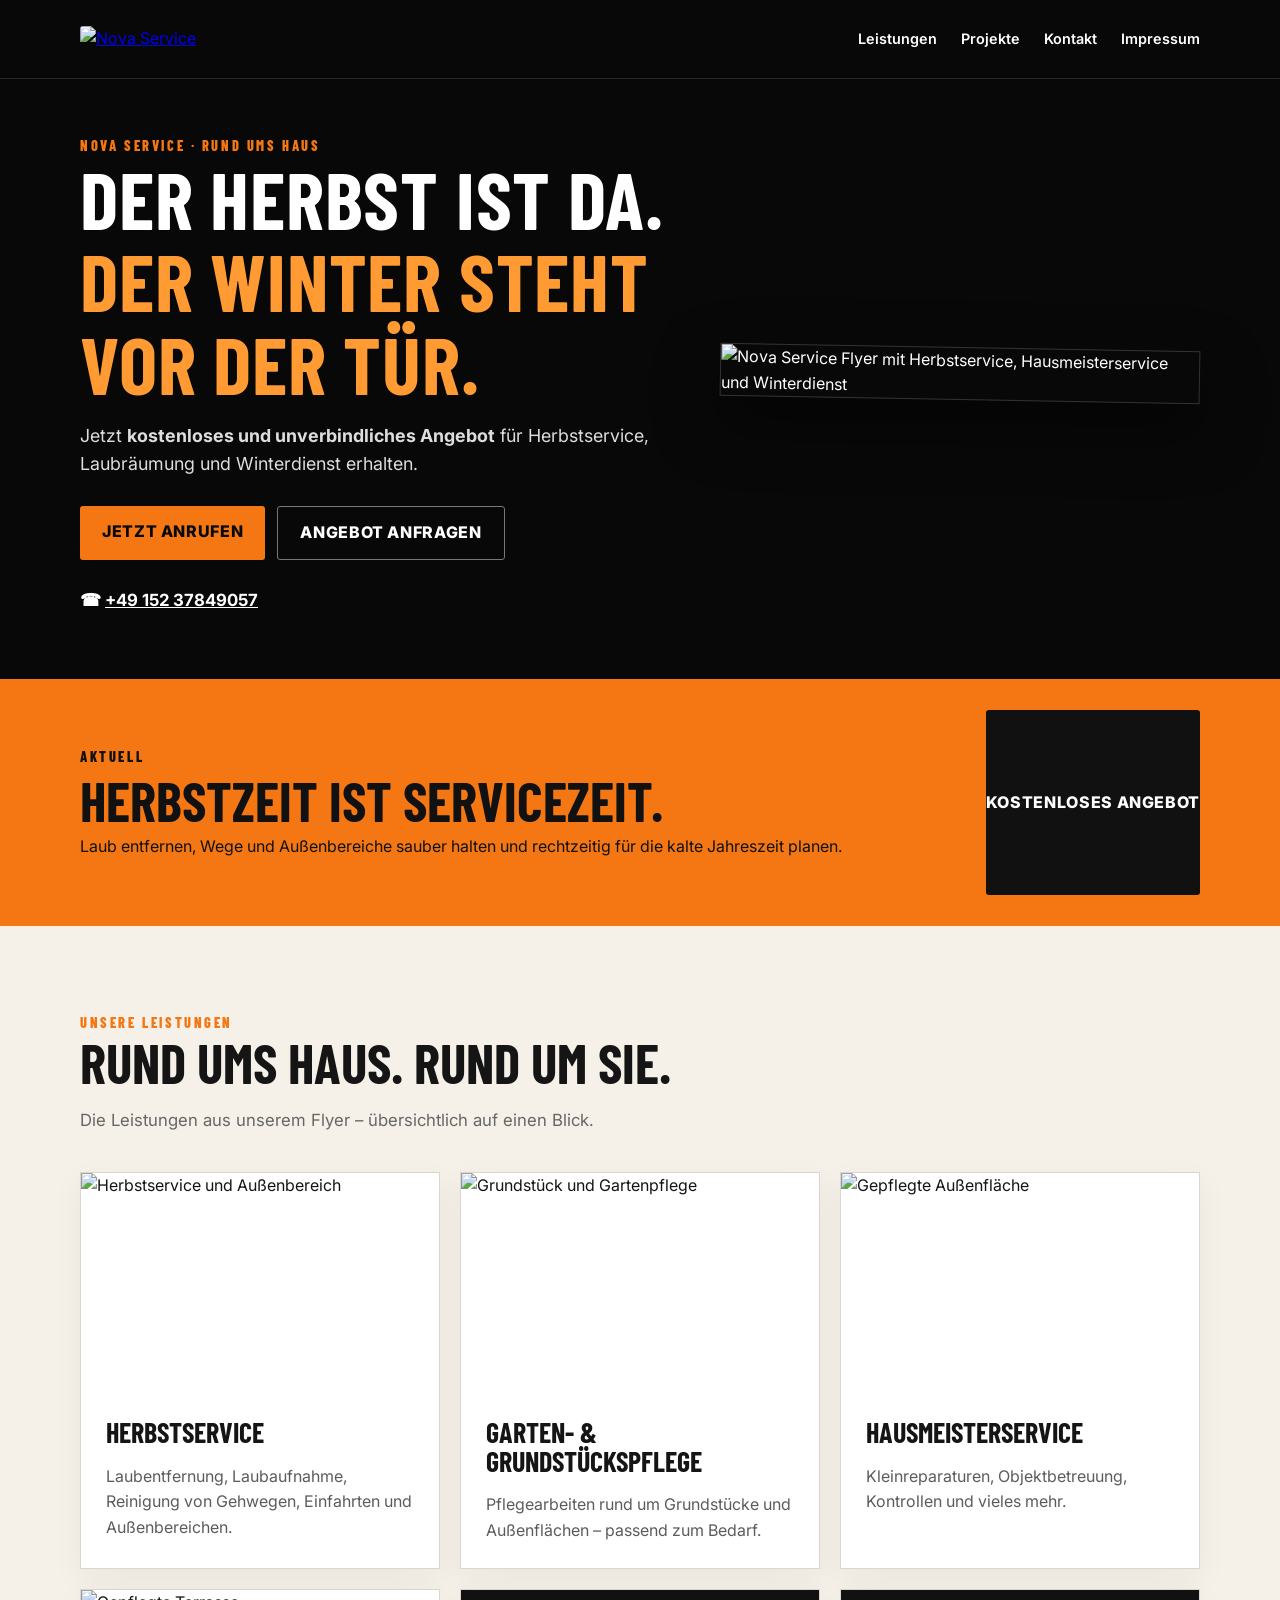
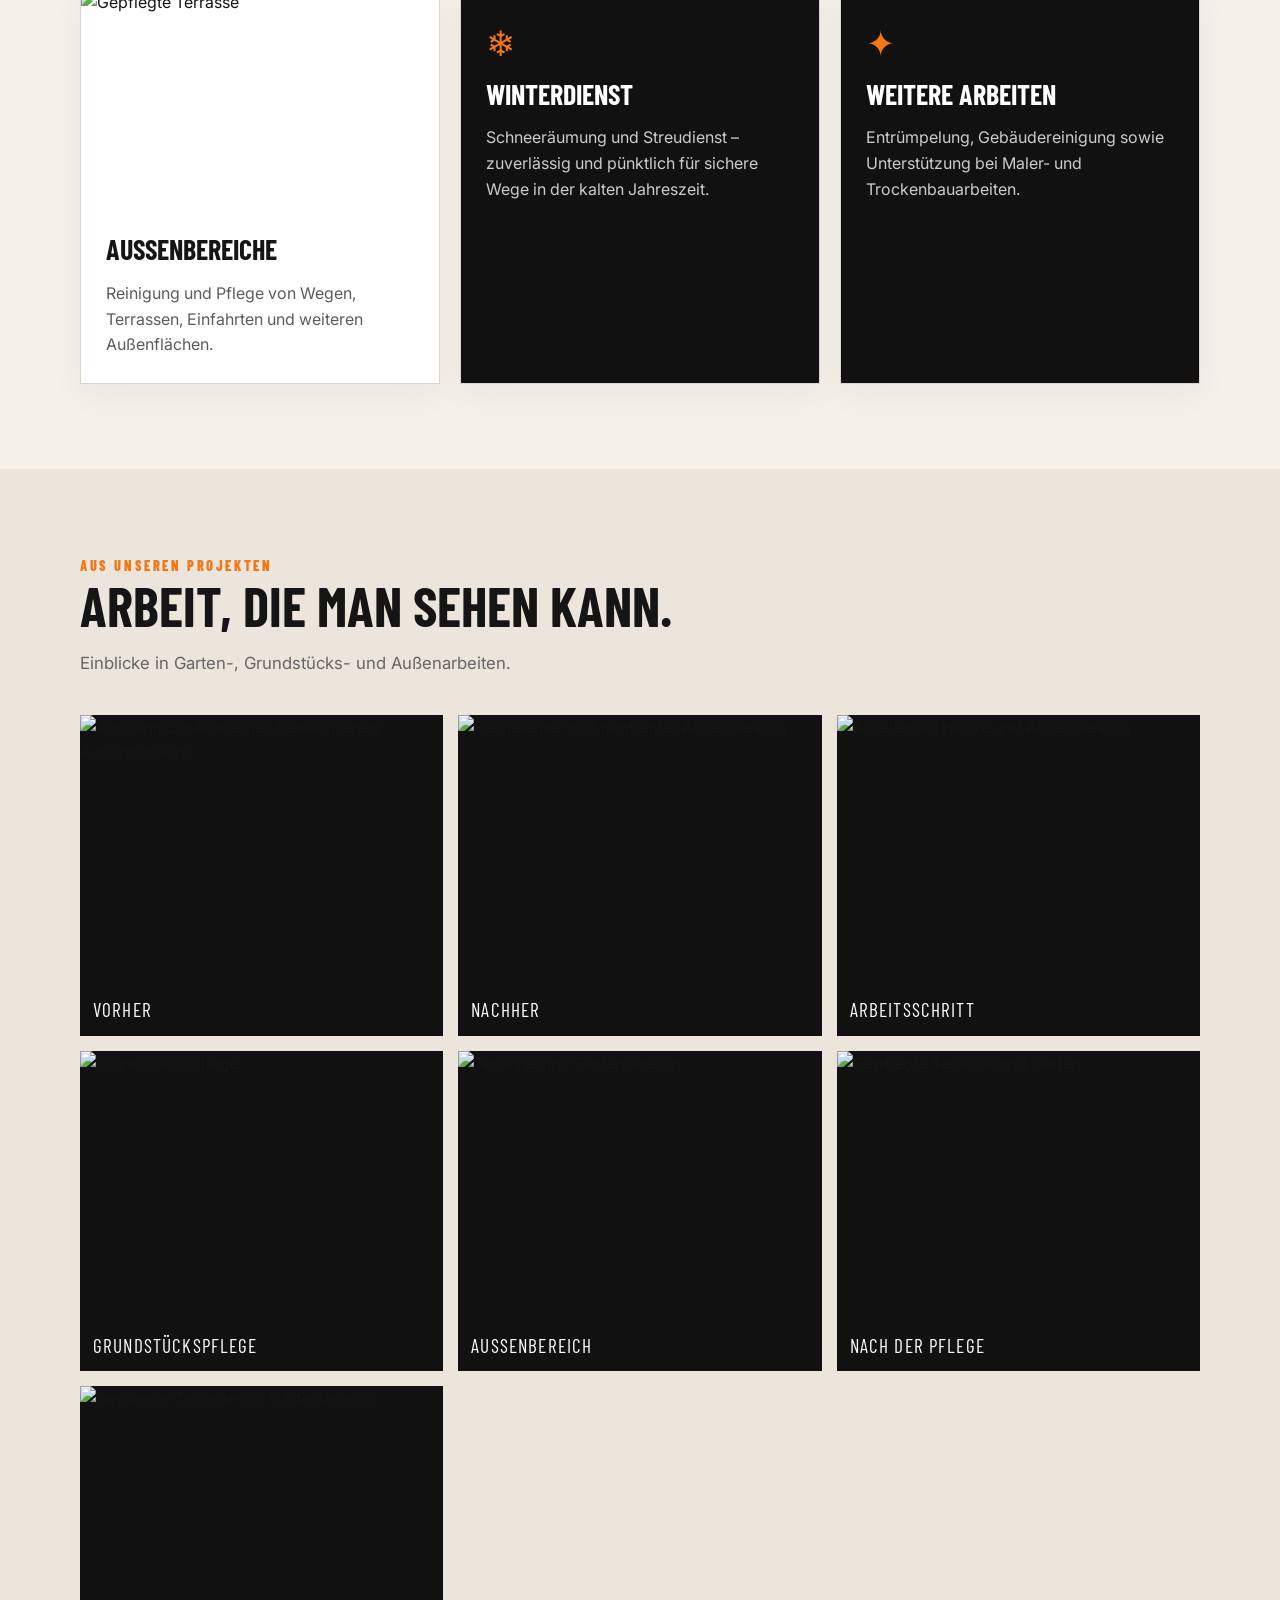
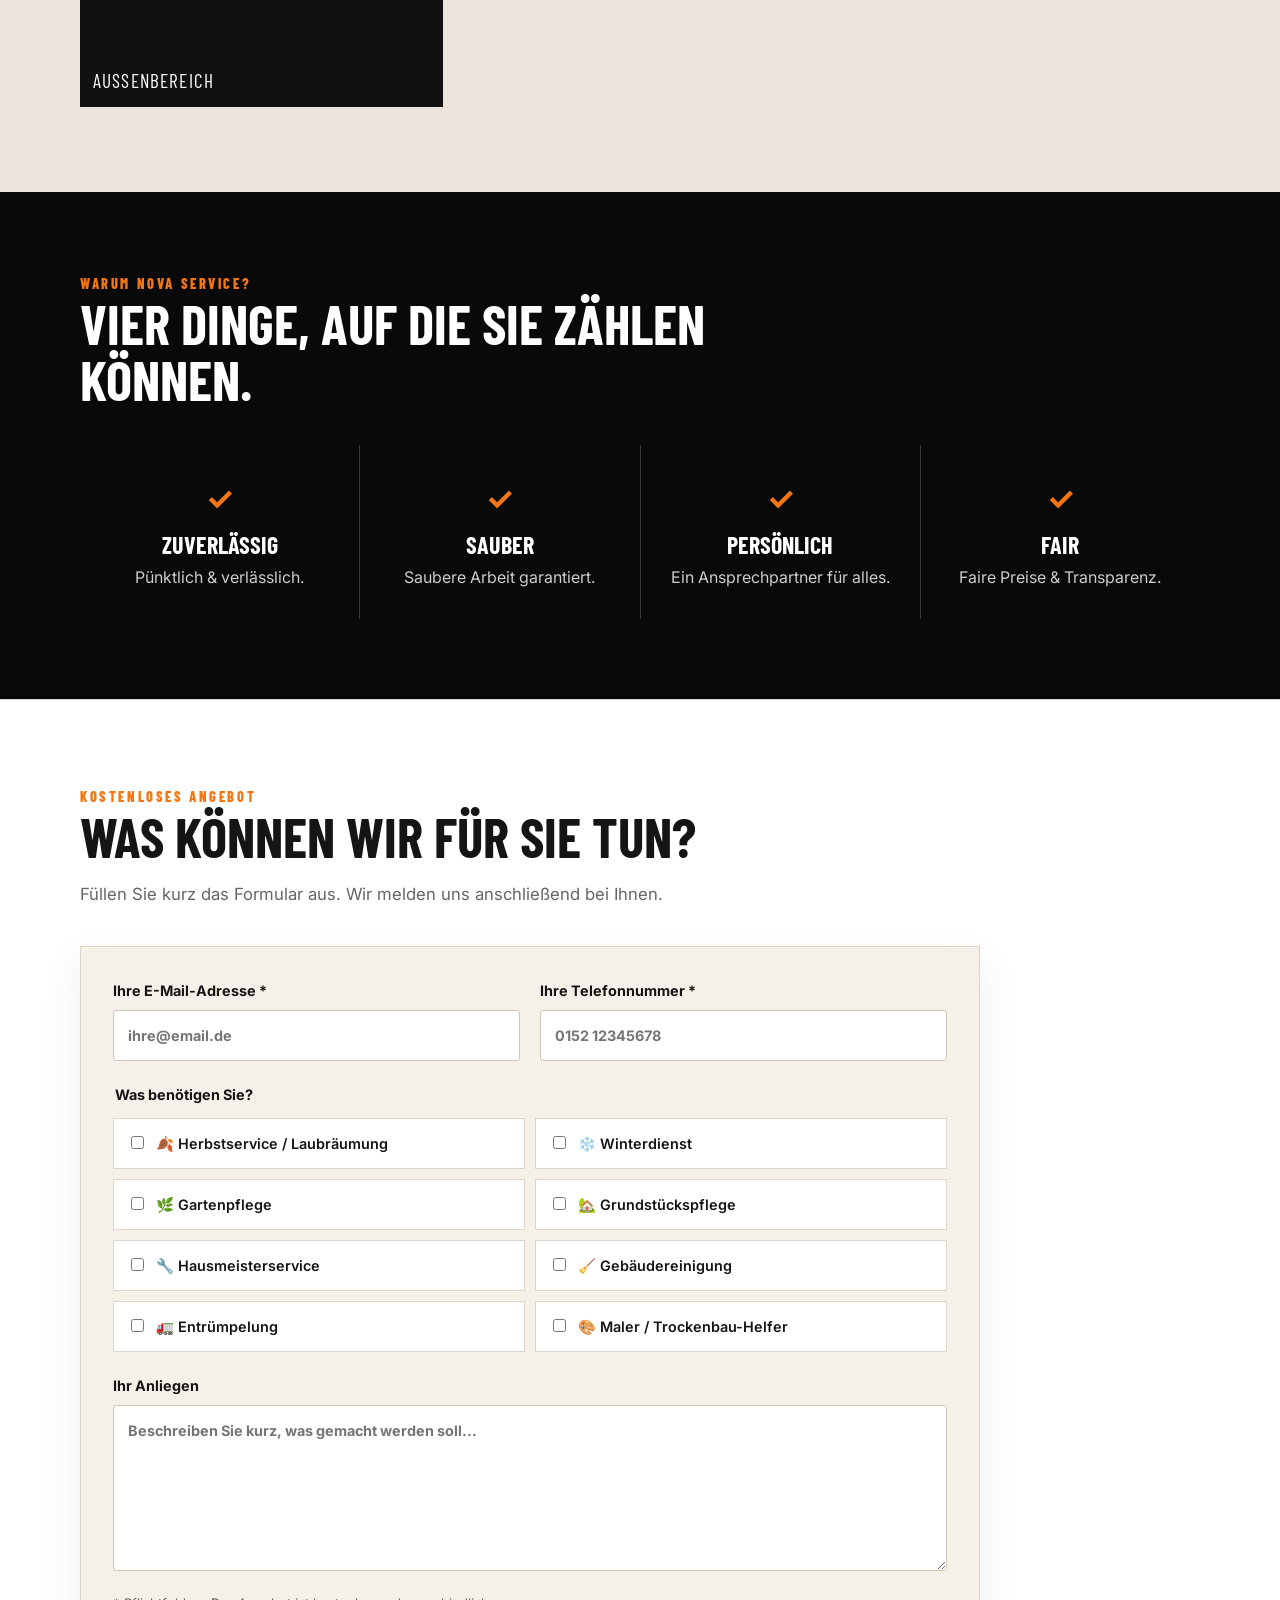
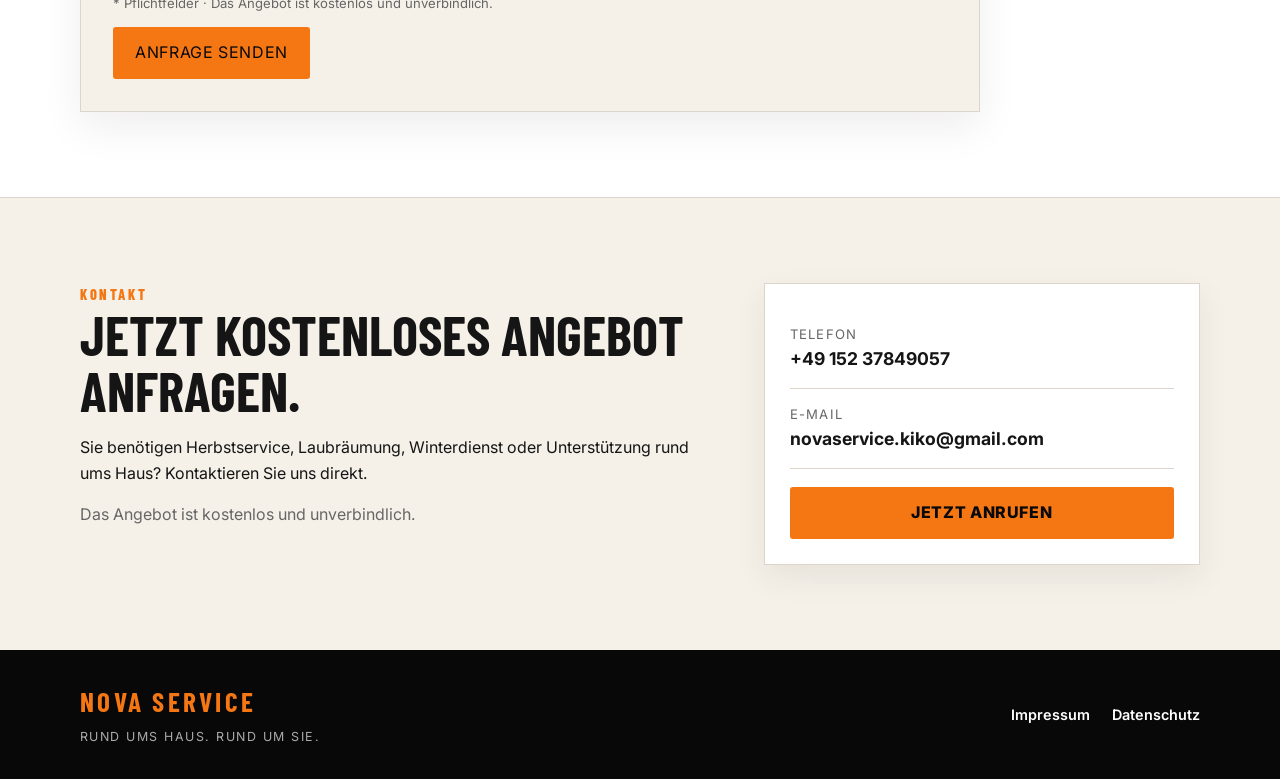
==== index.html @ 003381a2 "Add files via upload" ====
<!doctype html>
<html lang="de">
<head>
<meta charset="utf-8">
<meta name="viewport" content="width=device-width, initial-scale=1">
<meta name="description" content="Nova Service – Rund ums Haus. Herbstservice, Laubräumung, Gartenpflege, Hausmeisterservice und Winterdienst.">
<title>Nova Service | Rund ums Haus</title>
<link rel="stylesheet" href="style.css">
</head>
<body>
<header class="header">
  <div class="wrap nav">
    <a href="#start" class="logo"><img src="assets/nova-logo.png" alt="Nova Service"></a>
    <nav>
      <a href="#leistungen">Leistungen</a>
      <a href="#projekte">Projekte</a>
      <a href="#kontakt">Kontakt</a>
      <a href="impressum.html">Impressum</a>
    </nav>
  </div>
</header>

<main id="start">
<section class="hero">
  <div class="wrap hero-grid">
    <div>
      <div class="kicker">NOVA SERVICE · RUND UMS HAUS</div>
      <h1>Der Herbst ist da.<br><em>Der Winter steht vor der Tür.</em></h1>
      <p class="hero-text">Jetzt <strong>kostenloses und unverbindliches Angebot</strong> für Herbstservice, Laubräumung und Winterdienst erhalten.</p>
      <div class="buttons">
        <a class="btn orange" href="tel:+4915237849057">Jetzt anrufen</a>
        <a class="btn outline" href="#angebot">Angebot anfragen</a>
      </div>
      <div class="phone">☎ <a href="tel:+4915237849057">+49 152 37849057</a></div>
    </div>
    <div class="flyer-card">
      <img src="assets/flyer.jpg" alt="Nova Service Flyer mit Herbstservice, Hausmeisterservice und Winterdienst">
    </div>
  </div>
</section>

<section class="notice">
  <div class="wrap notice-inner">
    <div>
      <div class="kicker">AKTUELL</div>
      <h2>Herbstzeit ist Servicezeit.</h2>
      <p>Laub entfernen, Wege und Außenbereiche sauber halten und rechtzeitig für die kalte Jahreszeit planen.</p>
    </div>
    <a class="btn dark" href="#angebot">Kostenloses Angebot</a>
  </div>
</section>

<section id="leistungen" class="section">
  <div class="wrap">
    <div class="heading">
      <div class="kicker">UNSERE LEISTUNGEN</div>
      <h2>Rund ums Haus. Rund um Sie.</h2>
      <p>Die Leistungen aus unserem Flyer – übersichtlich auf einen Blick.</p>
    </div>
    <div class="cards">
      <article class="card">
        <img src="assets/projekt-2.jpg" alt="Herbstservice und Außenbereich">
        <div><h3>Herbstservice</h3><p>Laubentfernung, Laubaufnahme, Reinigung von Gehwegen, Einfahrten und Außenbereichen.</p></div>
      </article>
      <article class="card">
        <img src="assets/projekt-4.jpg" alt="Grundstück und Gartenpflege">
        <div><h3>Garten- & Grundstückspflege</h3><p>Pflegearbeiten rund um Grundstücke und Außenflächen – passend zum Bedarf.</p></div>
      </article>
      <article class="card">
        <img src="assets/projekt-5.jpg" alt="Gepflegte Außenfläche">
        <div><h3>Hausmeisterservice</h3><p>Kleinreparaturen, Objektbetreuung, Kontrollen und vieles mehr.</p></div>
      </article>
      <article class="card">
        <img src="assets/projekt-6.jpg" alt="Gepflegte Terrasse">
        <div><h3>Außenbereiche</h3><p>Reinigung und Pflege von Wegen, Terrassen, Einfahrten und weiteren Außenflächen.</p></div>
      </article>
      <article class="card simple">
        <div><span class="icon">❄</span><h3>Winterdienst</h3><p>Schneeräumung und Streudienst – zuverlässig und pünktlich für sichere Wege in der kalten Jahreszeit.</p></div>
      </article>
      <article class="card simple">
        <div><span class="icon">✦</span><h3>Weitere Arbeiten</h3><p>Entrümpelung, Gebäudereinigung sowie Unterstützung bei Maler- und Trockenbauarbeiten.</p></div>
      </article>
    </div>
  </div>
</section>

<section id="projekte" class="section projects">
  <div class="wrap">
    <div class="heading">
      <div class="kicker">AUS UNSEREN PROJEKTEN</div>
      <h2>Arbeit, die man sehen kann.</h2>
      <p>Einblicke in Garten-, Grundstücks- und Außenarbeiten.</p>
    </div>
    <div class="gallery">
      <figure><img src="assets/projekt-1.jpg" alt="Ausgangszustand eines bewachsenen Außenbereichs"><figcaption>Vorher</figcaption></figure>
      <figure><img src="assets/projekt-3.jpg" alt="Freigelegter und gepflegter Außenbereich"><figcaption>Nachher</figcaption></figure>
      <figure><img src="assets/projekt-2.jpg" alt="Arbeiten an Hecke und Außenbereich"><figcaption>Arbeitsschritt</figcaption></figure>
      <figure><img src="assets/projekt-4.jpg" alt="Grundstückspflege"><figcaption>Grundstückspflege</figcaption></figure>
      <figure><img src="assets/projekt-5.jpg" alt="Terrasse und Gartenbereich"><figcaption>Außenbereich</figcaption></figure>
      <figure><img src="assets/projekt-6.jpg" alt="Gepflegte Terrasse und Garten"><figcaption>Nach der Pflege</figcaption></figure>
      <figure><img src="assets/projekt-7.jpg" alt="Gepflegte Terrasse mit Gartenbereich"><figcaption>Außenbereich</figcaption></figure>
    </div>
  </div>
</section>

<section class="dark">
  <div class="wrap">
    <div class="heading light">
      <div class="kicker">WARUM NOVA SERVICE?</div>
      <h2>Vier Dinge, auf die Sie zählen können.</h2>
    </div>
    <div class="values">
      <div><b>✓</b><h3>Zuverlässig</h3><p>Pünktlich & verlässlich.</p></div>
      <div><b>✓</b><h3>Sauber</h3><p>Saubere Arbeit garantiert.</p></div>
      <div><b>✓</b><h3>Persönlich</h3><p>Ein Ansprechpartner für alles.</p></div>
      <div><b>✓</b><h3>Fair</h3><p>Faire Preise & Transparenz.</p></div>
    </div>
  </div>
</section>


<section id="angebot" class="offer">
  <div class="wrap">
    <div class="heading">
      <div class="kicker">KOSTENLOSES ANGEBOT</div>
      <h2>Was können wir für Sie tun?</h2>
      <p>Füllen Sie kurz das Formular aus. Wir melden uns anschließend bei Ihnen.</p>
    </div>

    <form class="offer-form" action="mailto:novaservice.kiko@gmail.com" method="post" enctype="text/plain">
      <div class="form-grid">
        <label>
          Ihre E-Mail-Adresse *
          <input type="email" name="E-Mail" placeholder="ihre@email.de" required>
        </label>

        <label>
          Ihre Telefonnummer *
          <input type="tel" name="Telefon" placeholder="0152 12345678" required>
        </label>
      </div>

      <fieldset>
        <legend>Was benötigen Sie?</legend>
        <div class="checks">
          <label class="check"><input type="checkbox" name="Leistung" value="Herbstservice / Laubräumung"> <span>🍂 Herbstservice / Laubräumung</span></label>
          <label class="check"><input type="checkbox" name="Leistung" value="Winterdienst"> <span>❄️ Winterdienst</span></label>
          <label class="check"><input type="checkbox" name="Leistung" value="Gartenpflege"> <span>🌿 Gartenpflege</span></label>
          <label class="check"><input type="checkbox" name="Leistung" value="Grundstückspflege"> <span>🏡 Grundstückspflege</span></label>
          <label class="check"><input type="checkbox" name="Leistung" value="Hausmeisterservice"> <span>🔧 Hausmeisterservice</span></label>
          <label class="check"><input type="checkbox" name="Leistung" value="Gebäudereinigung"> <span>🧹 Gebäudereinigung</span></label>
          <label class="check"><input type="checkbox" name="Leistung" value="Entrümpelung"> <span>🚛 Entrümpelung</span></label>
          <label class="check"><input type="checkbox" name="Leistung" value="Maler / Trockenbau Helfer"> <span>🎨 Maler / Trockenbau-Helfer</span></label>
        </div>
      </fieldset>

      <label>
        Ihr Anliegen
        <textarea name="Anliegen" rows="6" placeholder="Beschreiben Sie kurz, was gemacht werden soll..."></textarea>
      </label>

      <p class="form-note">* Pflichtfelder · Das Angebot ist kostenlos und unverbindlich.</p>
      <button class="btn orange submit" type="submit">Anfrage senden</button>
    </form>
  </div>
</section>

<section id="kontakt" class="contact">
  <div class="wrap contact-grid">
    <div>
      <div class="kicker">KONTAKT</div>
      <h2>Jetzt kostenloses Angebot anfragen.</h2>
      <p>Sie benötigen Herbstservice, Laubräumung, Winterdienst oder Unterstützung rund ums Haus? Kontaktieren Sie uns direkt.</p>
      <p class="small">Das Angebot ist kostenlos und unverbindlich.</p>
    </div>
    <div class="contact-box">
      <a href="tel:+4915237849057"><span>Telefon</span><strong>+49 152 37849057</strong></a>
      <a href="mailto:novaservice.kiko@gmail.com"><span>E-Mail</span><strong>novaservice.kiko@gmail.com</strong></a>
      <a class="btn orange full" href="tel:+4915237849057">Jetzt anrufen</a>
    </div>
  </div>
</section>
</main>

<footer>
  <div class="wrap footer">
    <div><strong>NOVA SERVICE</strong><br><span>RUND UMS HAUS. RUND UM SIE.</span></div>
    <div class="footer-links"><a href="impressum.html">Impressum</a><a href="datenschutz.html">Datenschutz</a></div>
  </div>
</footer>
</body>
</html>
---- style.css ----
@import url('https://fonts.googleapis.com/css2?family=Barlow+Condensed:wght@500;600;700;800&family=Inter:wght@400;500;600;700&display=swap');
:root{--orange:#f47713;--orange2:#ff9b32;--black:#080808;--cream:#f5f1e9;--white:#fff;--ink:#151515;--muted:#666;--line:#ddd5ca}
*{box-sizing:border-box}html{scroll-behavior:smooth}body{margin:0;background:var(--cream);color:var(--ink);font-family:Inter,Arial,sans-serif;line-height:1.6}.wrap{width:min(1120px,92%);margin:auto}
.header{background:#080808;border-bottom:1px solid #292929;position:sticky;top:0;z-index:20}.nav{min-height:78px;display:flex;align-items:center;justify-content:space-between;gap:24px}.logo img{width:155px;height:62px;object-fit:cover;object-position:top left;border-radius:3px}.nav nav{display:flex;gap:24px}.nav nav a,footer a{color:#fff;text-decoration:none;font-weight:600;font-size:.9rem}.nav nav a:hover,footer a:hover{color:var(--orange2)}
.hero{background:#080808;color:#fff;padding:55px 0 65px;overflow:hidden}.hero-grid{display:grid;grid-template-columns:1fr .82fr;gap:55px;align-items:center}.kicker{font-family:"Barlow Condensed",sans-serif;font-weight:800;letter-spacing:.18em;color:var(--orange);font-size:.9rem;text-transform:uppercase}h1,h2,h3{font-family:"Barlow Condensed",sans-serif;text-transform:uppercase;line-height:1.02;margin:0 0 17px}h1{font-size:clamp(3.1rem,6.3vw,5.8rem);letter-spacing:.01em}h1 em{color:var(--orange2);font-style:normal}h2{font-size:clamp(2.3rem,4.3vw,3.9rem)}h3{font-size:1.75rem}.hero-text{font-size:1.12rem;color:#ddd;max-width:630px}.buttons{display:flex;gap:12px;flex-wrap:wrap;margin:27px 0}.btn{display:inline-block;padding:13px 22px;text-decoration:none;font-weight:800;text-transform:uppercase;letter-spacing:.04em;border-radius:3px}.orange{background:var(--orange);color:#090909}.outline{border:1px solid #777;color:#fff}.dark{background:#090909;color:#fff}.full{width:100%;text-align:center}.phone{font-size:1.05rem;font-weight:700}.phone a{color:#fff}.flyer-card{box-shadow:0 25px 60px #0008;border:1px solid #333;transform:rotate(1deg)}.flyer-card img{display:block;width:100%;height:auto}
.notice{background:var(--orange);color:#111}.notice-inner{display:flex;align-items:center;justify-content:space-between;gap:30px;padding:31px 0}.notice h2{margin:4px 0 6px}.notice p{margin:0}.notice .kicker{color:#111}.notice .btn{background:#111;color:#fff}
.section{padding:85px 0}.heading{max-width:760px;margin-bottom:38px}.heading p{color:var(--muted);font-size:1.05rem}.cards{display:grid;grid-template-columns:repeat(3,1fr);gap:20px}.card{background:#fff;border:1px solid var(--line);box-shadow:0 10px 30px #2415070d;overflow:hidden}.card img{display:block;width:100%;height:220px;object-fit:cover}.card>div{padding:25px}.card p{margin:0;color:#5c5c5c}.card.simple{background:#111;color:#fff;min-height:260px}.card.simple p{color:#ccc}.icon{font-size:2.2rem;color:var(--orange);display:block;margin-bottom:8px}.service-list{display:flex;flex-wrap:wrap;gap:9px;margin-top:25px}.service-list span{border:1px solid #d5ccbf;padding:8px 12px;border-radius:30px;background:#fff;font-size:.9rem;font-weight:600}
.projects{background:#ebe5db}.gallery{display:grid;grid-template-columns:repeat(3,1fr);gap:15px}.gallery figure{margin:0;background:#111;overflow:hidden}.gallery img{display:block;width:100%;height:270px;object-fit:cover}.gallery figcaption{padding:10px 13px;color:#fff;font-family:"Barlow Condensed";font-size:1.2rem;text-transform:uppercase;letter-spacing:.06em}
.dark{background:#090909;color:#fff;padding:80px 0}.light p{color:#ccc}.values{display:grid;grid-template-columns:repeat(4,1fr);gap:1px;background:#3a3a3a}.values>div{background:#090909;text-align:center;padding:28px 18px}.values b{font-size:2rem;color:var(--orange)}.values h3{margin:8px 0;font-size:1.5rem}.values p{margin:0;color:#ccc}
.contact{padding:85px 0;background:var(--cream)}.contact-grid{display:grid;grid-template-columns:1fr .7fr;gap:60px;align-items:start}.contact p{max-width:680px}.small{color:var(--muted)}.contact-box{background:#fff;padding:25px;border:1px solid var(--line);box-shadow:0 12px 30px #24150712}.contact-box>div,.contact-box>a:not(.btn){display:block;padding:15px 0;border-bottom:1px solid var(--line);text-decoration:none;color:var(--ink)}.contact-box span{display:block;color:var(--muted);font-size:.82rem;text-transform:uppercase;letter-spacing:.1em}.contact-box strong{font-size:1.1rem}.contact-box .btn{margin-top:18px}
footer{background:#080808;color:#fff;padding:30px 0}.footer{display:flex;justify-content:space-between;align-items:center;gap:20px}.footer strong{color:var(--orange);font-family:"Barlow Condensed";font-size:1.7rem;letter-spacing:.12em}.footer span{font-size:.78rem;color:#aaa;letter-spacing:.12em}.footer-links{display:flex;gap:22px}
@media(max-width:850px){.nav{align-items:flex-start;padding:12px 0}.nav nav{gap:12px;flex-wrap:wrap;justify-content:flex-end}.hero-grid,.contact-grid{grid-template-columns:1fr}.flyer-card{max-width:620px;margin:auto}.cards{grid-template-columns:1fr 1fr}.gallery{grid-template-columns:1fr 1fr}.values{grid-template-columns:1fr 1fr}}
@media(max-width:560px){.nav{display:block}.logo{display:block;margin-bottom:9px}.nav nav{justify-content:flex-start}.nav nav a{font-size:.8rem}.hero{padding:40px 0 48px}.cards,.gallery,.values{grid-template-columns:1fr}.section,.contact{padding:58px 0}.notice-inner,.footer{display:block}.notice .btn{margin-top:18px}.gallery img{height:300px}.footer-links{margin-top:15px}}

/* Angebotsformular */
.offer{padding:85px 0;background:#fff;border-top:1px solid var(--line);border-bottom:1px solid var(--line)}
.offer-form{background:var(--cream);border:1px solid var(--line);padding:32px;max-width:900px;box-shadow:0 15px 40px #24150712}
.form-grid{display:grid;grid-template-columns:1fr 1fr;gap:20px}
.offer-form label,.offer-form legend{font-weight:700;font-size:.9rem}
.offer-form label{display:block;margin-bottom:22px}
.offer-form input[type="email"],.offer-form input[type="tel"],.offer-form textarea{
  display:block;width:100%;margin-top:8px;padding:13px 14px;border:1px solid #cfc6ba;background:#fff;border-radius:3px;font:inherit;color:var(--ink);outline:none
}
.offer-form input:focus,.offer-form textarea:focus{border-color:var(--orange);box-shadow:0 0 0 2px #f4771320}
.offer-form fieldset{border:0;padding:0;margin:0 0 22px}
.offer-form legend{margin-bottom:12px}
.checks{display:grid;grid-template-columns:1fr 1fr;gap:10px}
.check{margin:0!important;padding:13px;background:#fff;border:1px solid var(--line);cursor:pointer;font-weight:600!important}
.check input{accent-color:var(--orange);margin-right:8px}
.form-note{font-size:.82rem;color:var(--muted)}
.submit{border:0;cursor:pointer;font:inherit}
@media(max-width:650px){.form-grid,.checks{grid-template-columns:1fr}.offer-form{padding:22px}.offer{padding:58px 0}}
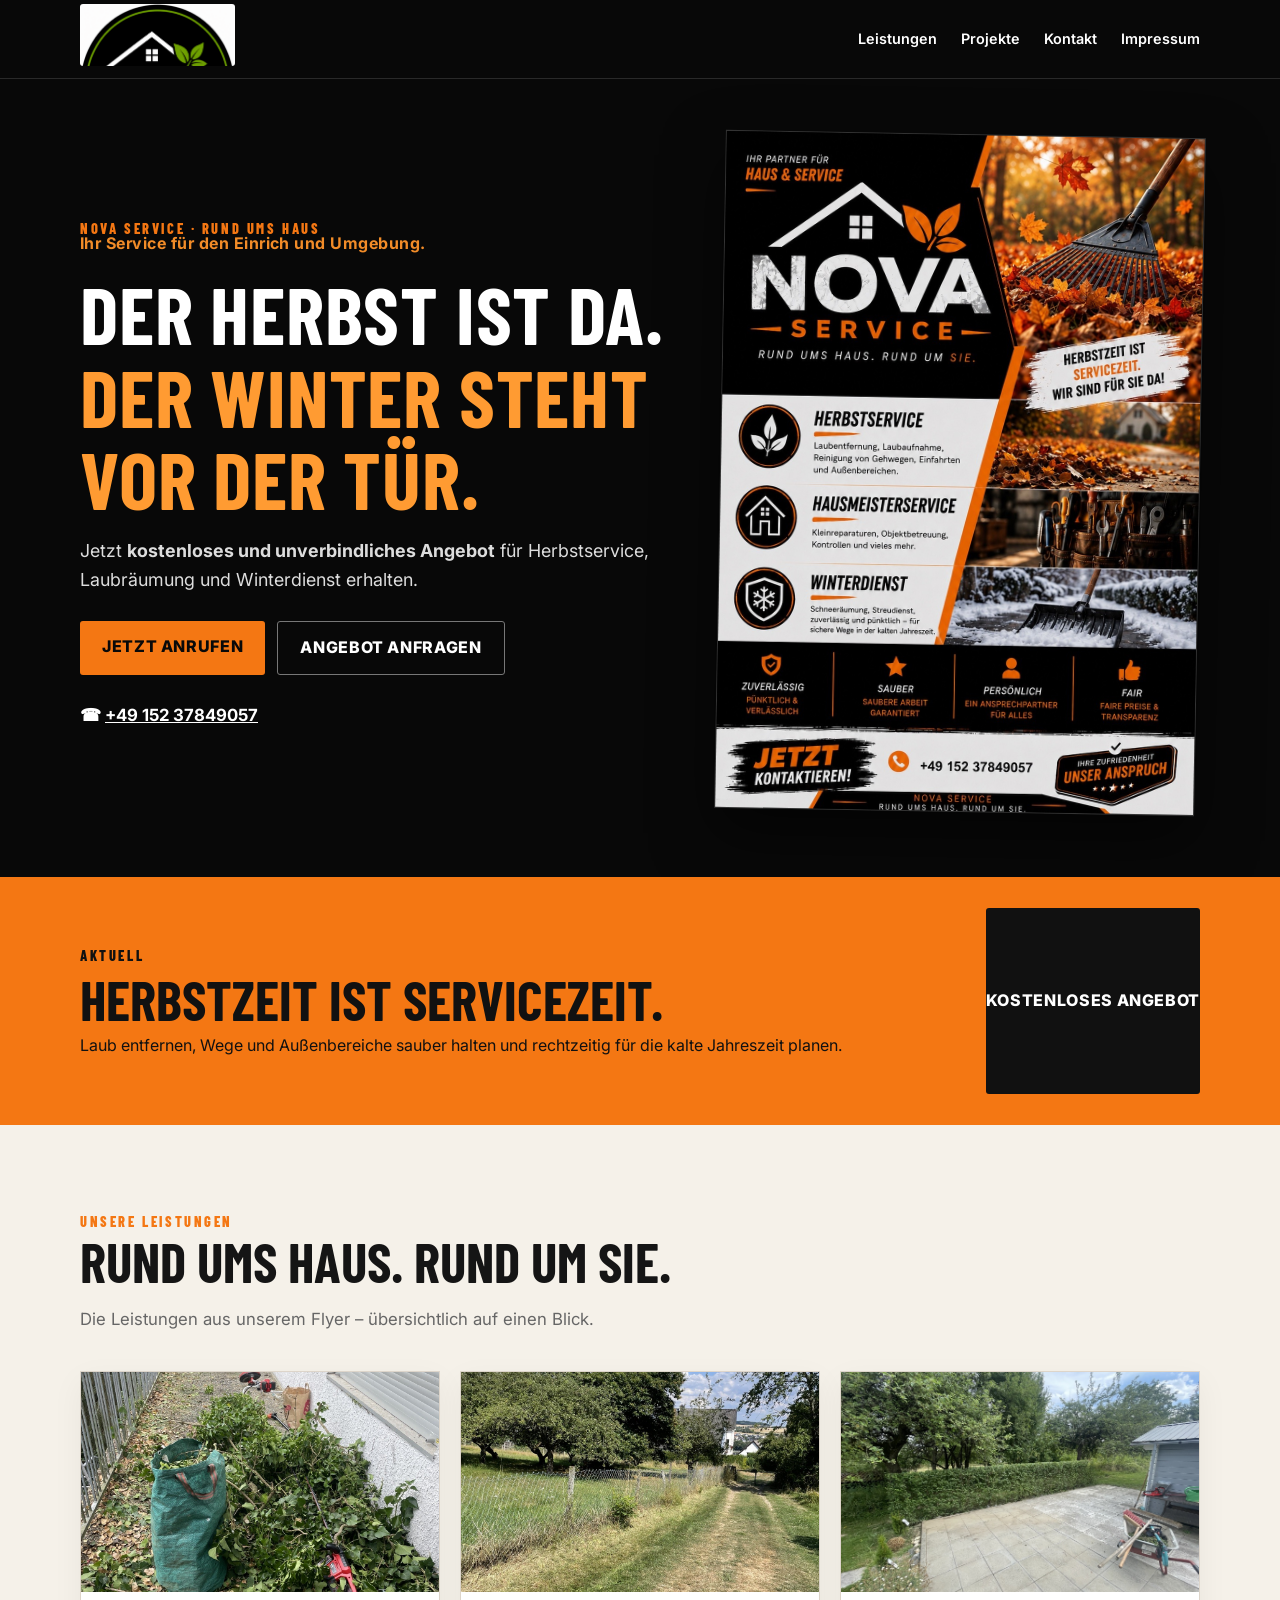
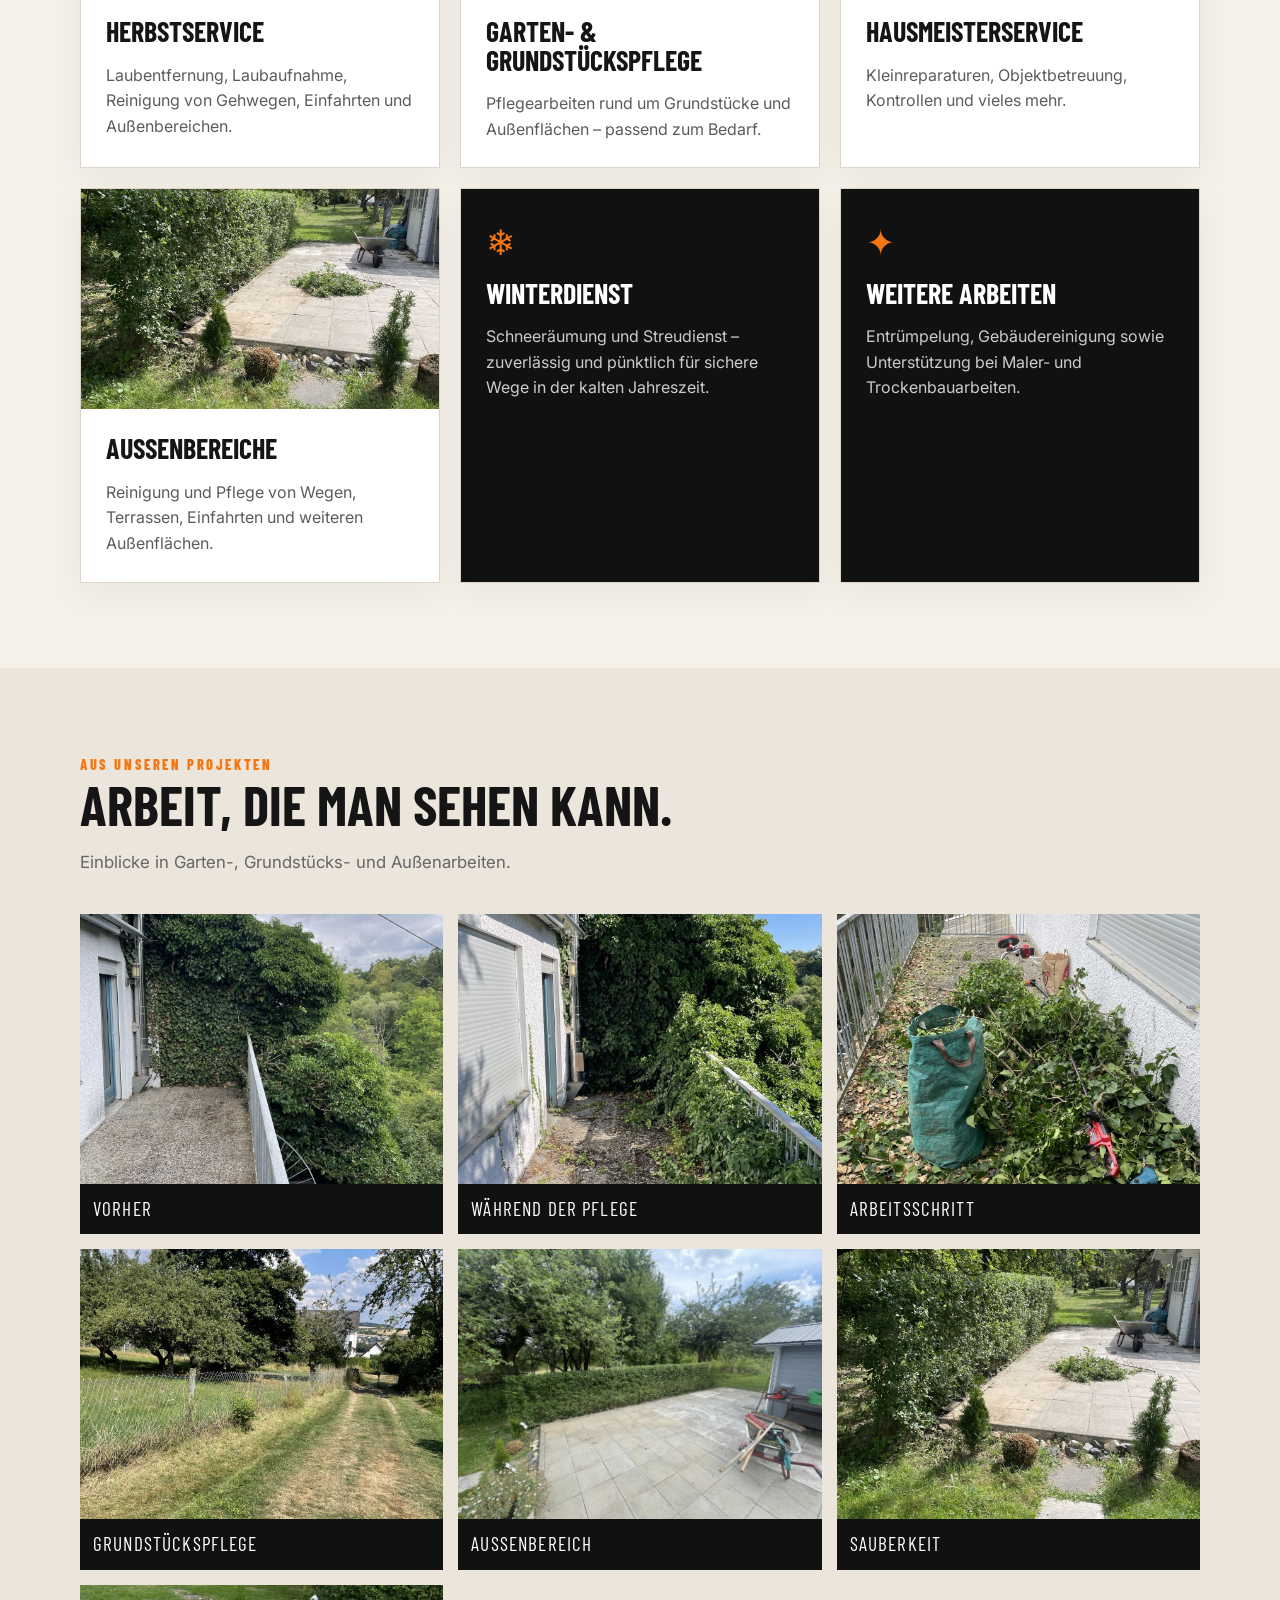
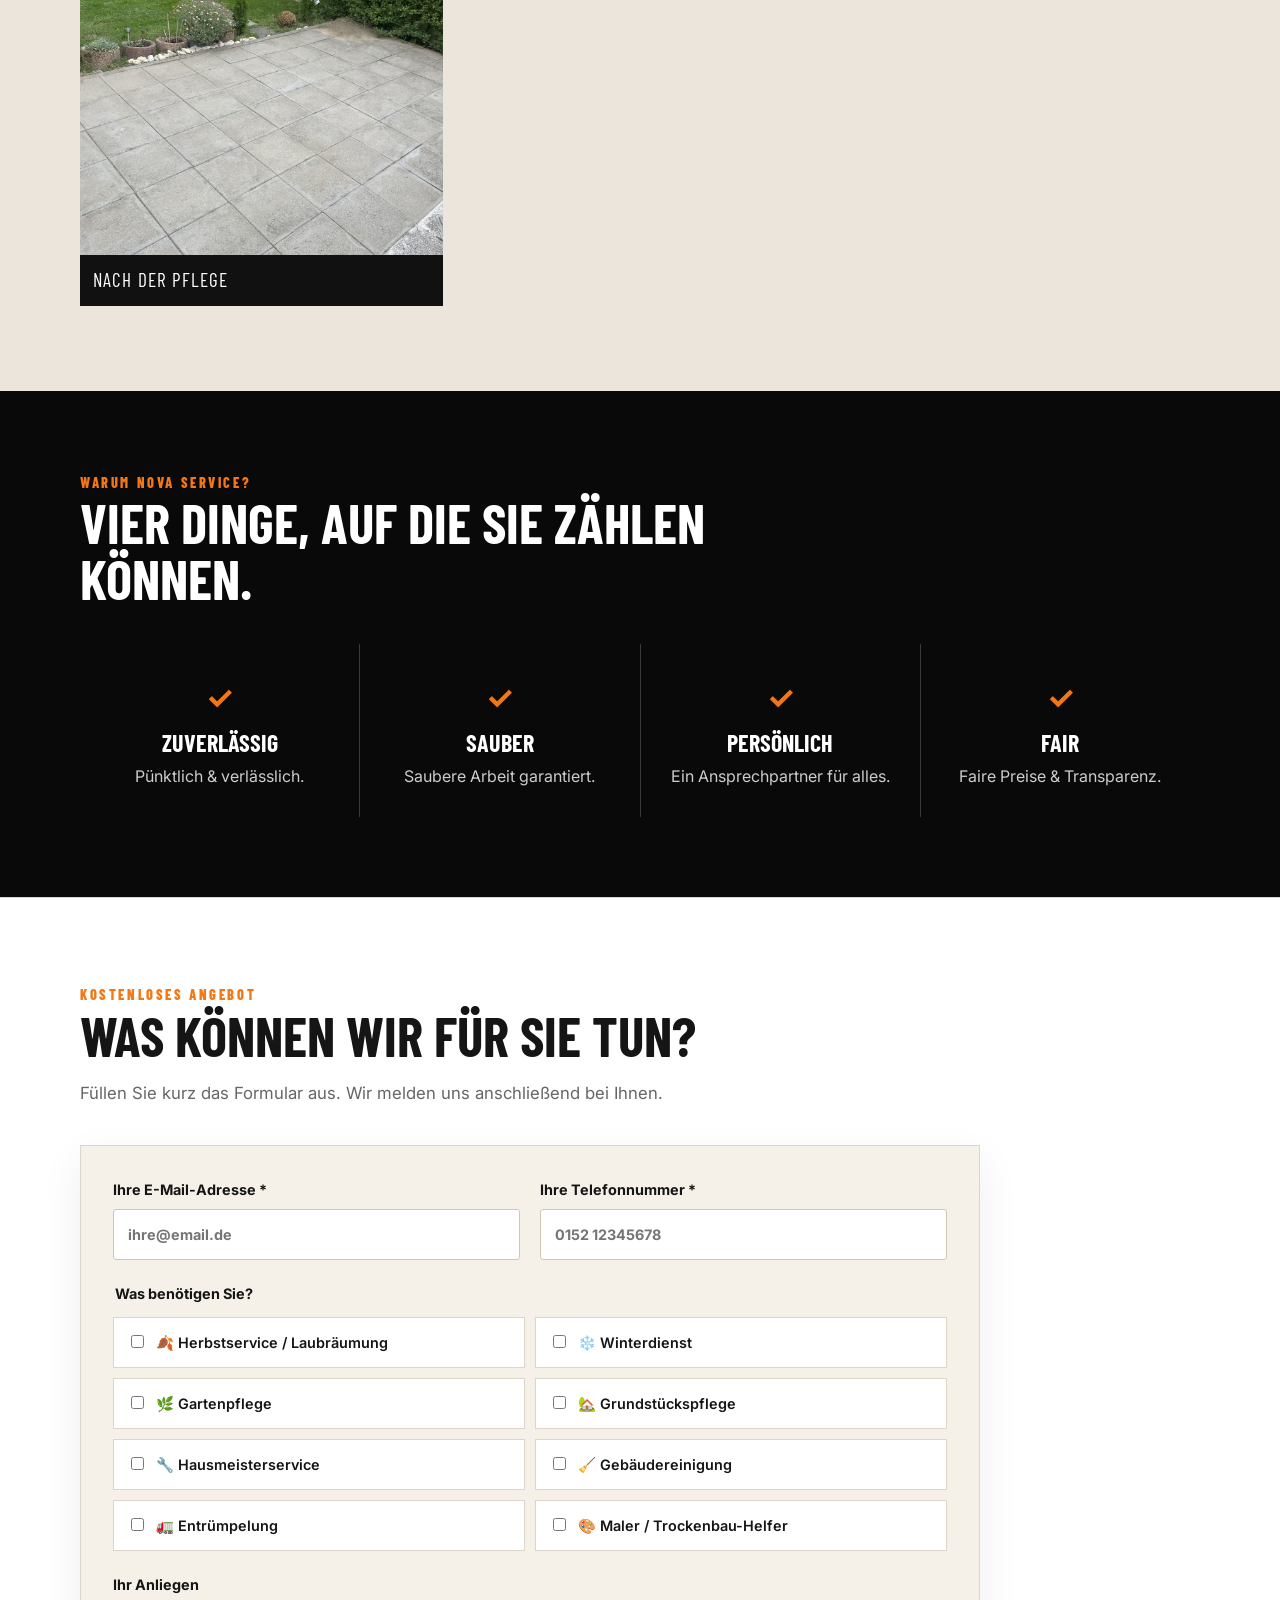
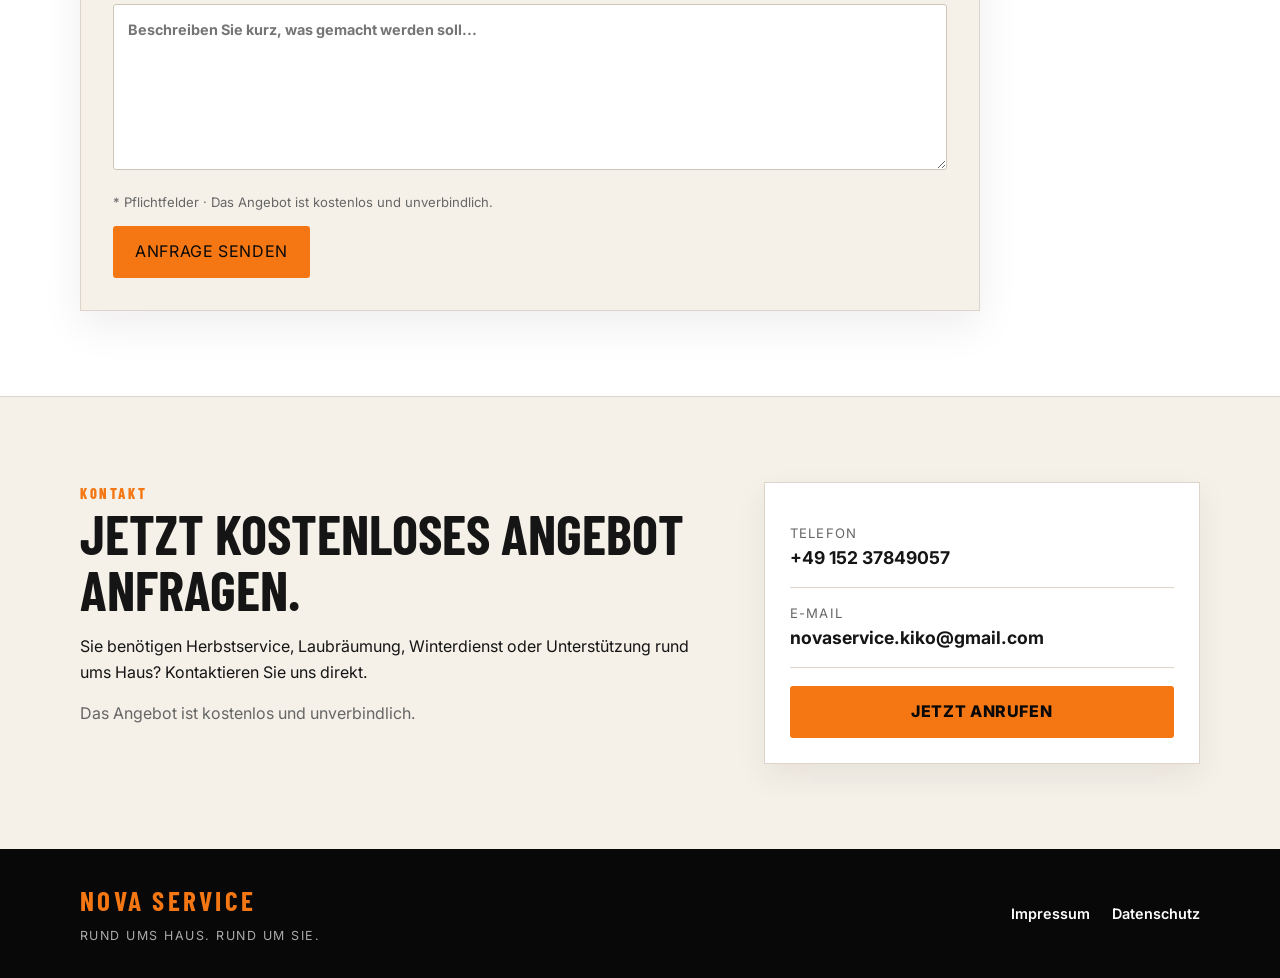
==== commit 7bf4087e: "Add files via upload" ====
--- a/index.html
+++ b/index.html
@@ -25,6 +25,7 @@
   <div class="wrap hero-grid">
     <div>
       <div class="kicker">NOVA SERVICE · RUND UMS HAUS</div>
+      <p class="region-line">Ihr Service für den Einrich und Umgebung.</p>
       <h1>Der Herbst ist da.<br><em>Der Winter steht vor der Tür.</em></h1>
       <p class="hero-text">Jetzt <strong>kostenloses und unverbindliches Angebot</strong> für Herbstservice, Laubräumung und Winterdienst erhalten.</p>
       <div class="buttons">
@@ -93,12 +94,12 @@
     </div>
     <div class="gallery">
       <figure><img src="assets/projekt-1.jpg" alt="Ausgangszustand eines bewachsenen Außenbereichs"><figcaption>Vorher</figcaption></figure>
-      <figure><img src="assets/projekt-3.jpg" alt="Freigelegter und gepflegter Außenbereich"><figcaption>Nachher</figcaption></figure>
+      <figure><img src="assets/projekt-3.jpg" alt="Außenbereich während der Pflege"><figcaption>Während der Pflege</figcaption></figure>
       <figure><img src="assets/projekt-2.jpg" alt="Arbeiten an Hecke und Außenbereich"><figcaption>Arbeitsschritt</figcaption></figure>
       <figure><img src="assets/projekt-4.jpg" alt="Grundstückspflege"><figcaption>Grundstückspflege</figcaption></figure>
       <figure><img src="assets/projekt-5.jpg" alt="Terrasse und Gartenbereich"><figcaption>Außenbereich</figcaption></figure>
-      <figure><img src="assets/projekt-6.jpg" alt="Gepflegte Terrasse und Garten"><figcaption>Nach der Pflege</figcaption></figure>
-      <figure><img src="assets/projekt-7.jpg" alt="Gepflegte Terrasse mit Gartenbereich"><figcaption>Außenbereich</figcaption></figure>
+      <figure><img src="assets/projekt-6.jpg" alt="Sauberkeit und Pflegearbeiten im Außenbereich"><figcaption>Sauberkeit</figcaption></figure>
+      <figure><img src="assets/projekt-7.jpg" alt="Saubere, fertig gepflegte Terrasse"><figcaption>Nach der Pflege</figcaption></figure>
     </div>
   </div>
 </section>
--- a/style.css
+++ b/style.css
@@ -30,3 +30,11 @@
 .form-note{font-size:.82rem;color:var(--muted)}
 .submit{border:0;cursor:pointer;font:inherit}
 @media(max-width:650px){.form-grid,.checks{grid-template-columns:1fr}.offer-form{padding:22px}.offer{padding:58px 0}}
+
+
+.region-line {
+  margin: -0.6rem 0 1rem;
+  font-weight: 700;
+  letter-spacing: .03em;
+  color: var(--accent, #f28c28);
+}
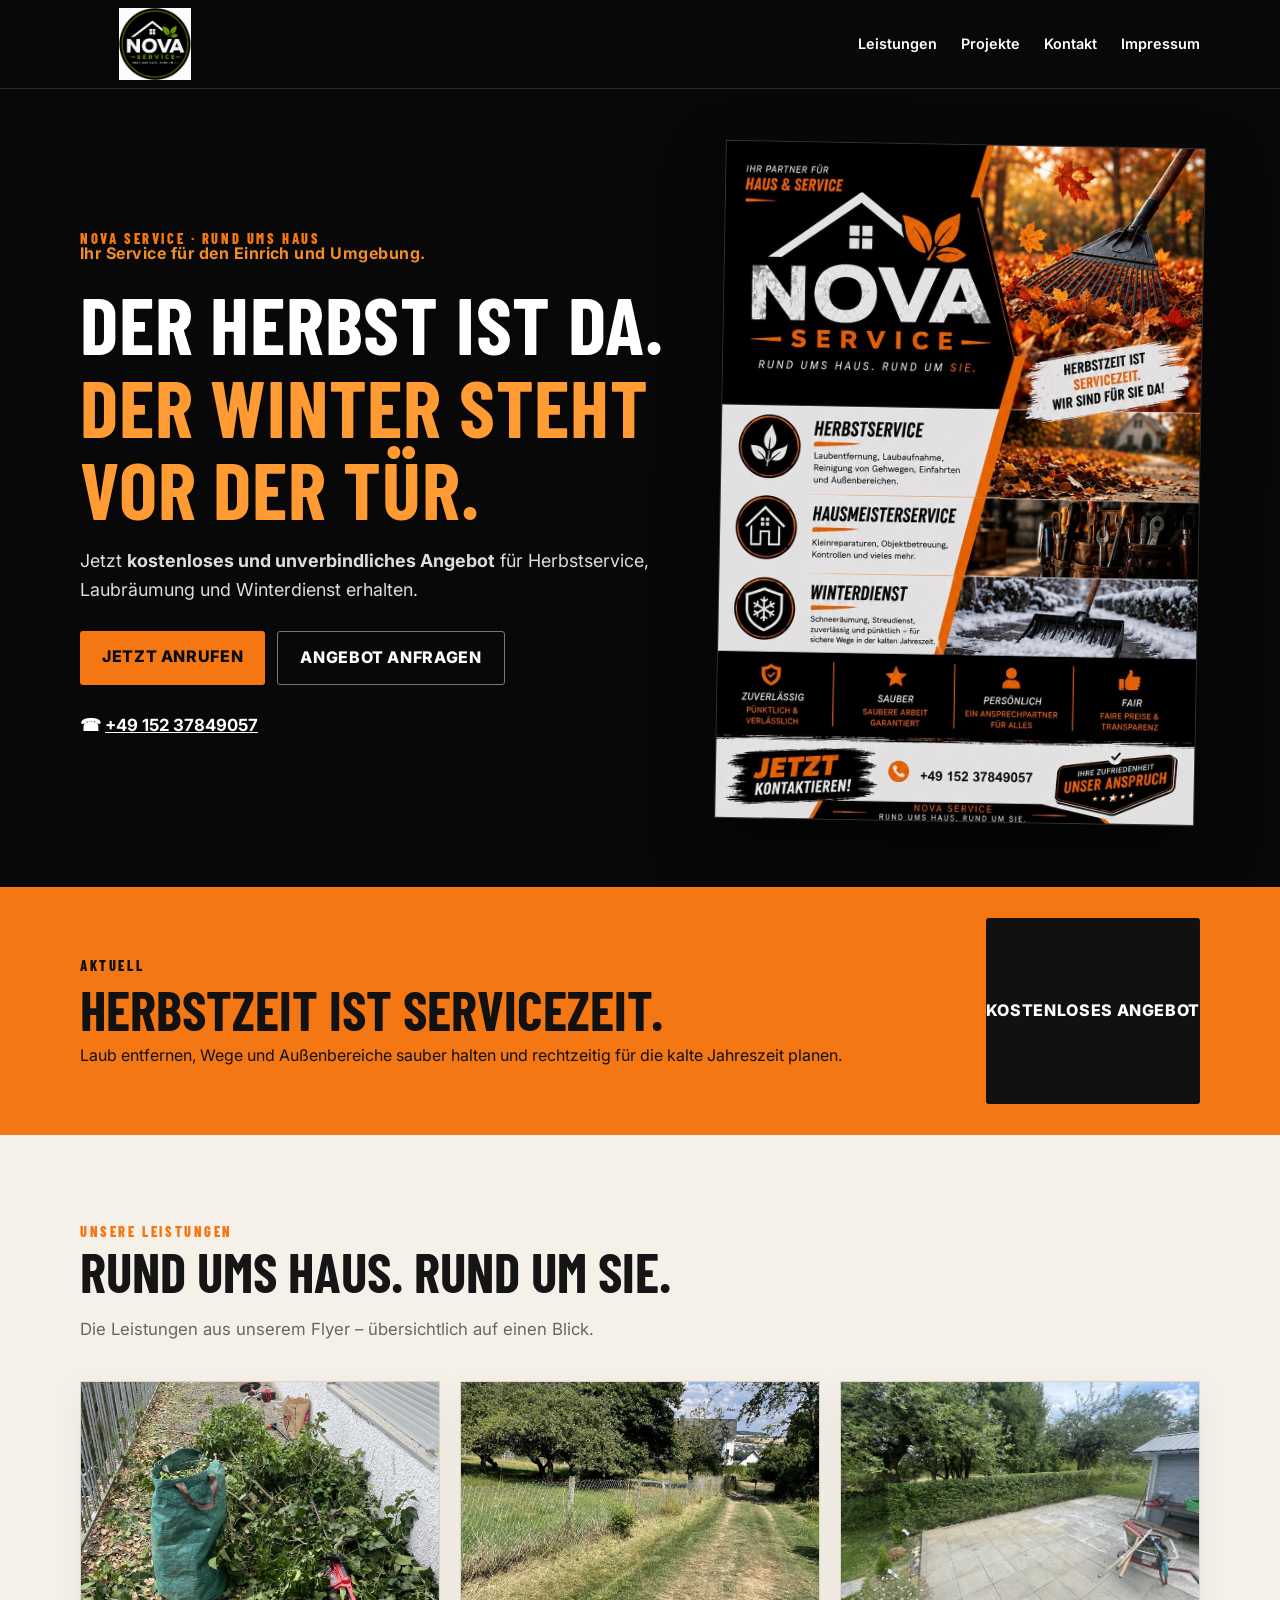
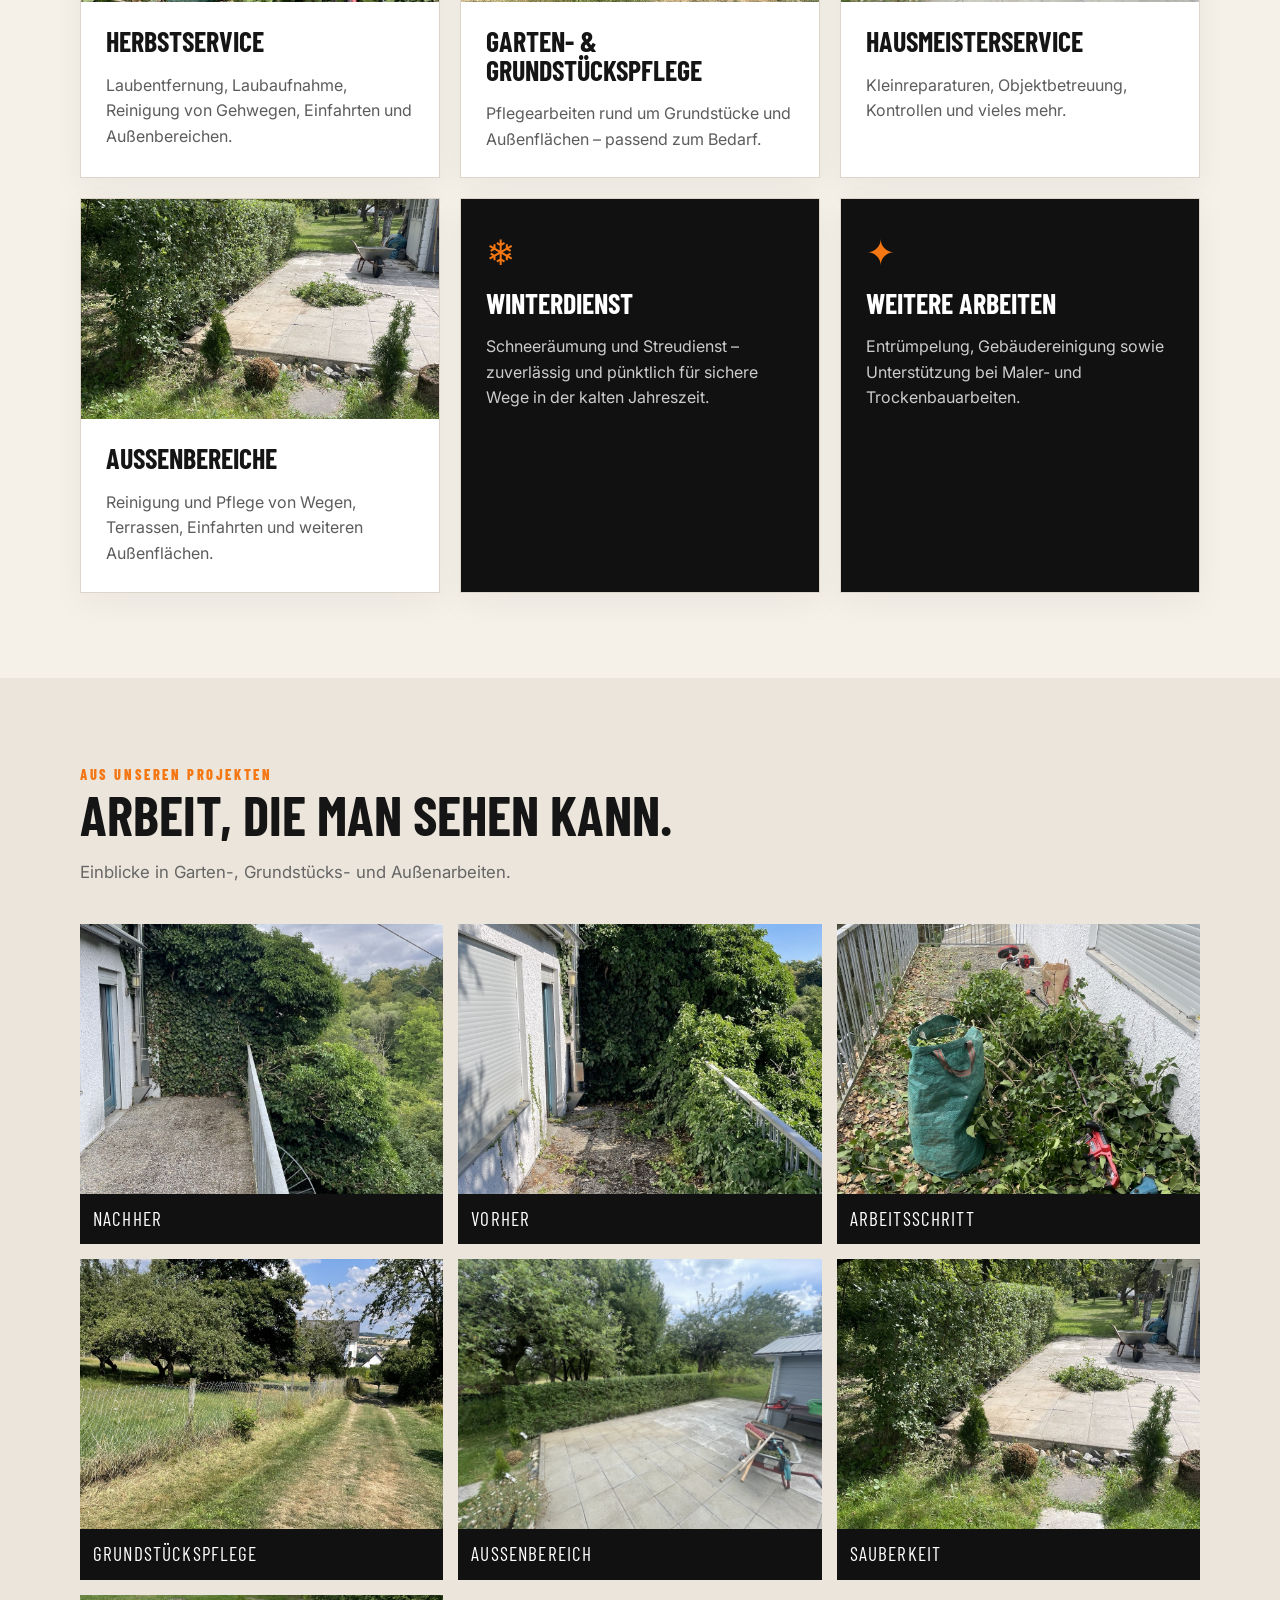
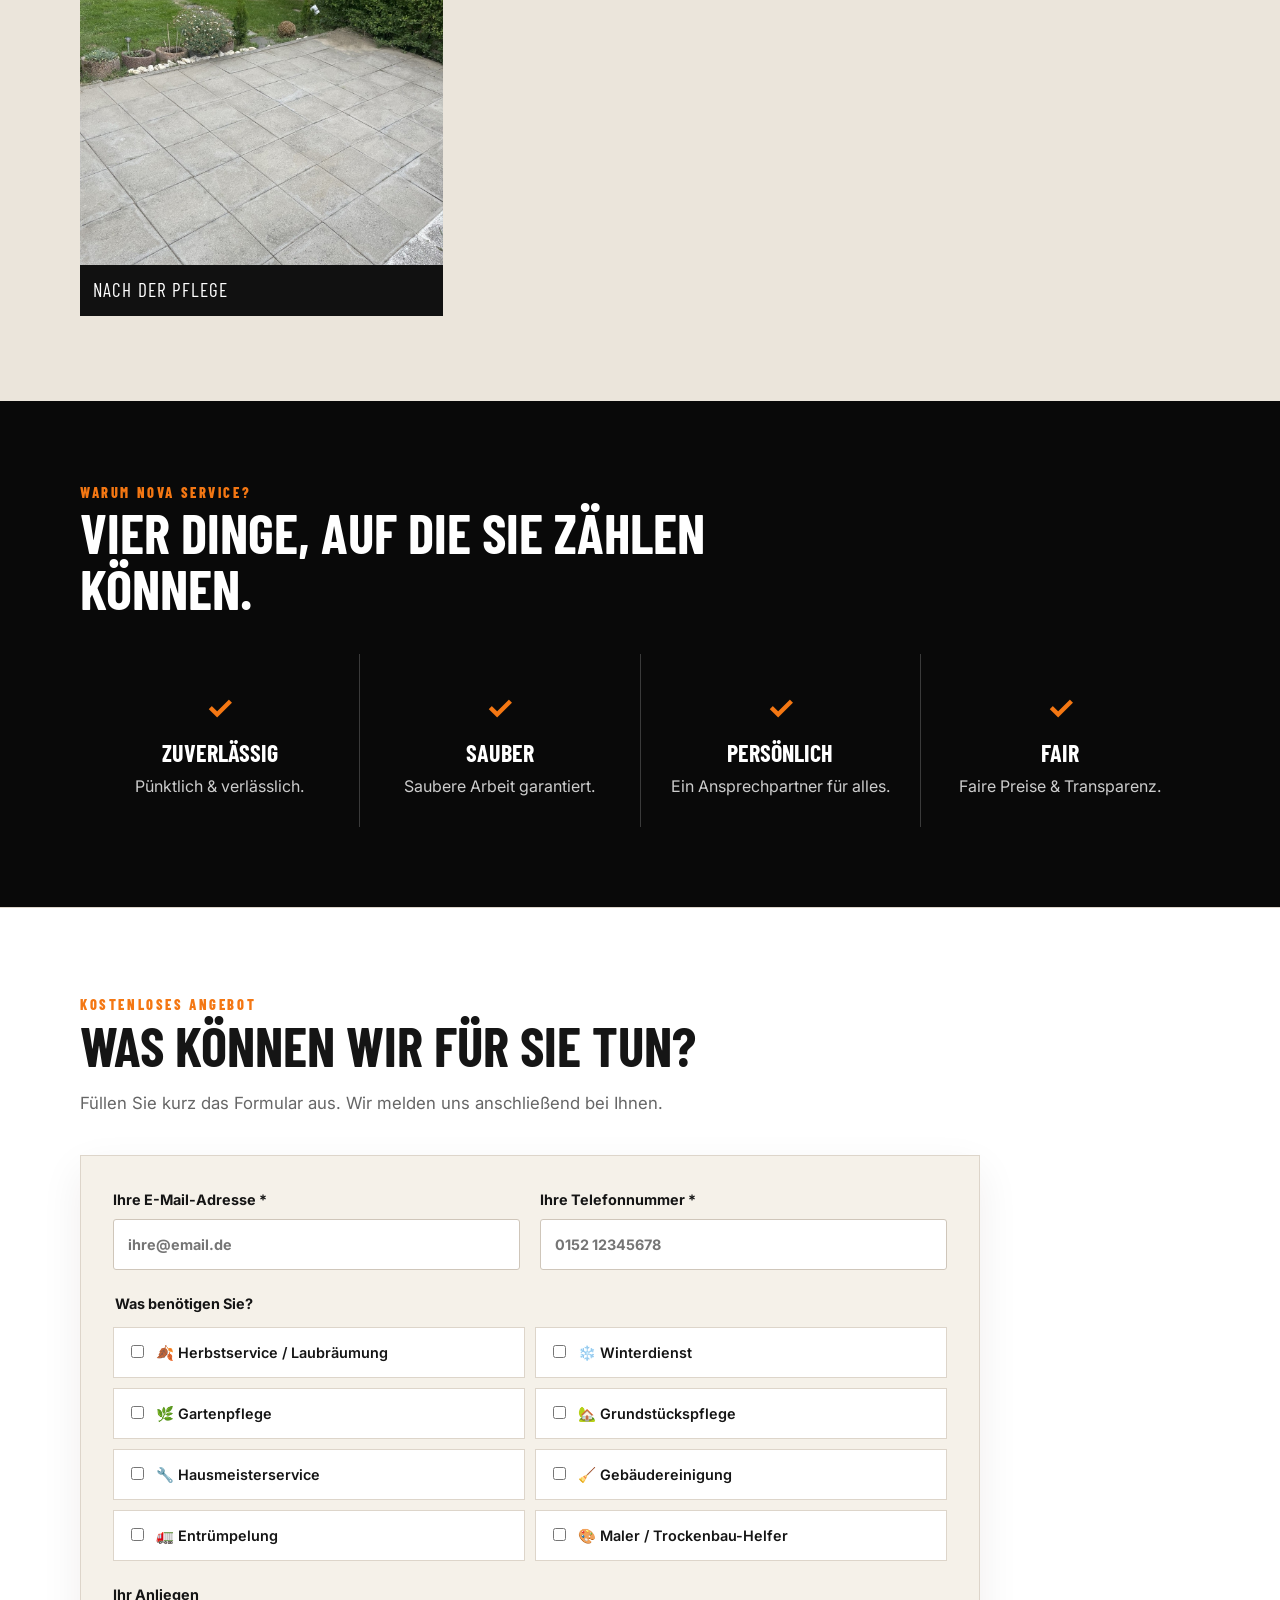
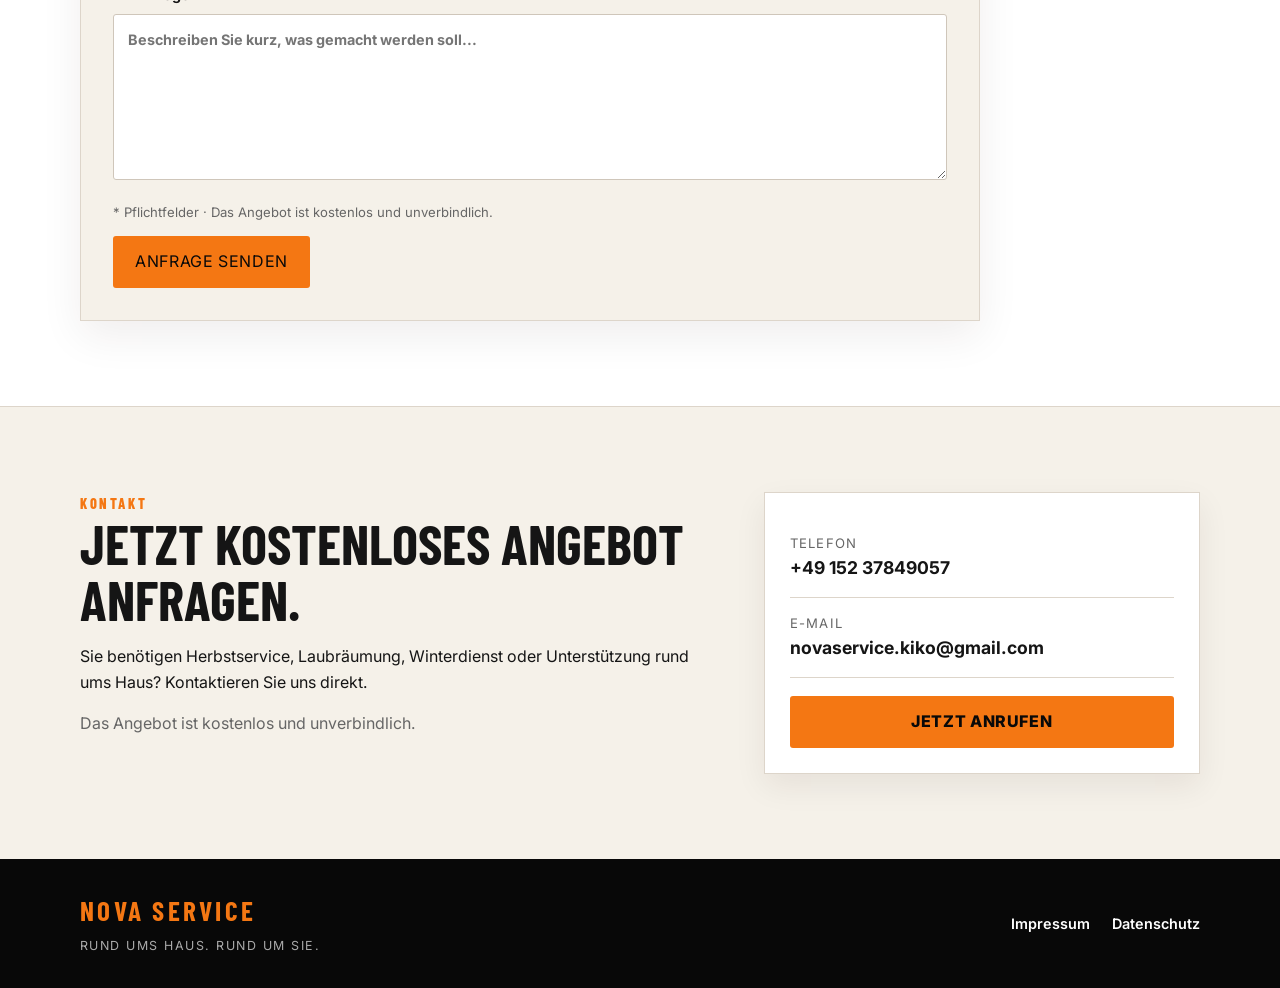
==== commit 80a87f9c: "Add files via upload" ====
--- a/index.html
+++ b/index.html
@@ -93,8 +93,8 @@
       <p>Einblicke in Garten-, Grundstücks- und Außenarbeiten.</p>
     </div>
     <div class="gallery">
-      <figure><img src="assets/projekt-1.jpg" alt="Ausgangszustand eines bewachsenen Außenbereichs"><figcaption>Vorher</figcaption></figure>
-      <figure><img src="assets/projekt-3.jpg" alt="Außenbereich während der Pflege"><figcaption>Während der Pflege</figcaption></figure>
+      <figure><img src="assets/projekt-1.jpg" alt="Gepflegter Außenbereich nach der Pflege"><figcaption>Nachher</figcaption></figure>
+      <figure><img src="assets/projekt-3.jpg" alt="Ausgangszustand eines bewachsenen Außenbereichs"><figcaption>Vorher</figcaption></figure>
       <figure><img src="assets/projekt-2.jpg" alt="Arbeiten an Hecke und Außenbereich"><figcaption>Arbeitsschritt</figcaption></figure>
       <figure><img src="assets/projekt-4.jpg" alt="Grundstückspflege"><figcaption>Grundstückspflege</figcaption></figure>
       <figure><img src="assets/projekt-5.jpg" alt="Terrasse und Gartenbereich"><figcaption>Außenbereich</figcaption></figure>
--- a/style.css
+++ b/style.css
@@ -1,7 +1,7 @@
 @import url('https://fonts.googleapis.com/css2?family=Barlow+Condensed:wght@500;600;700;800&family=Inter:wght@400;500;600;700&display=swap');
 :root{--orange:#f47713;--orange2:#ff9b32;--black:#080808;--cream:#f5f1e9;--white:#fff;--ink:#151515;--muted:#666;--line:#ddd5ca}
 *{box-sizing:border-box}html{scroll-behavior:smooth}body{margin:0;background:var(--cream);color:var(--ink);font-family:Inter,Arial,sans-serif;line-height:1.6}.wrap{width:min(1120px,92%);margin:auto}
-.header{background:#080808;border-bottom:1px solid #292929;position:sticky;top:0;z-index:20}.nav{min-height:78px;display:flex;align-items:center;justify-content:space-between;gap:24px}.logo img{width:155px;height:62px;object-fit:cover;object-position:top left;border-radius:3px}.nav nav{display:flex;gap:24px}.nav nav a,footer a{color:#fff;text-decoration:none;font-weight:600;font-size:.9rem}.nav nav a:hover,footer a:hover{color:var(--orange2)}
+.header{background:#080808;border-bottom:1px solid #292929;position:sticky;top:0;z-index:20}.nav{min-height:88px;display:flex;align-items:center;justify-content:space-between;gap:24px}.logo{display:flex;align-items:center;flex-shrink:0}.logo img{display:block;width:150px;height:72px;object-fit:contain;object-position:center;border-radius:3px}.nav nav{display:flex;gap:24px}.nav nav a,footer a{color:#fff;text-decoration:none;font-weight:600;font-size:.9rem}.nav nav a:hover,footer a:hover{color:var(--orange2)}
 .hero{background:#080808;color:#fff;padding:55px 0 65px;overflow:hidden}.hero-grid{display:grid;grid-template-columns:1fr .82fr;gap:55px;align-items:center}.kicker{font-family:"Barlow Condensed",sans-serif;font-weight:800;letter-spacing:.18em;color:var(--orange);font-size:.9rem;text-transform:uppercase}h1,h2,h3{font-family:"Barlow Condensed",sans-serif;text-transform:uppercase;line-height:1.02;margin:0 0 17px}h1{font-size:clamp(3.1rem,6.3vw,5.8rem);letter-spacing:.01em}h1 em{color:var(--orange2);font-style:normal}h2{font-size:clamp(2.3rem,4.3vw,3.9rem)}h3{font-size:1.75rem}.hero-text{font-size:1.12rem;color:#ddd;max-width:630px}.buttons{display:flex;gap:12px;flex-wrap:wrap;margin:27px 0}.btn{display:inline-block;padding:13px 22px;text-decoration:none;font-weight:800;text-transform:uppercase;letter-spacing:.04em;border-radius:3px}.orange{background:var(--orange);color:#090909}.outline{border:1px solid #777;color:#fff}.dark{background:#090909;color:#fff}.full{width:100%;text-align:center}.phone{font-size:1.05rem;font-weight:700}.phone a{color:#fff}.flyer-card{box-shadow:0 25px 60px #0008;border:1px solid #333;transform:rotate(1deg)}.flyer-card img{display:block;width:100%;height:auto}
 .notice{background:var(--orange);color:#111}.notice-inner{display:flex;align-items:center;justify-content:space-between;gap:30px;padding:31px 0}.notice h2{margin:4px 0 6px}.notice p{margin:0}.notice .kicker{color:#111}.notice .btn{background:#111;color:#fff}
 .section{padding:85px 0}.heading{max-width:760px;margin-bottom:38px}.heading p{color:var(--muted);font-size:1.05rem}.cards{display:grid;grid-template-columns:repeat(3,1fr);gap:20px}.card{background:#fff;border:1px solid var(--line);box-shadow:0 10px 30px #2415070d;overflow:hidden}.card img{display:block;width:100%;height:220px;object-fit:cover}.card>div{padding:25px}.card p{margin:0;color:#5c5c5c}.card.simple{background:#111;color:#fff;min-height:260px}.card.simple p{color:#ccc}.icon{font-size:2.2rem;color:var(--orange);display:block;margin-bottom:8px}.service-list{display:flex;flex-wrap:wrap;gap:9px;margin-top:25px}.service-list span{border:1px solid #d5ccbf;padding:8px 12px;border-radius:30px;background:#fff;font-size:.9rem;font-weight:600}
@@ -10,7 +10,7 @@
 .contact{padding:85px 0;background:var(--cream)}.contact-grid{display:grid;grid-template-columns:1fr .7fr;gap:60px;align-items:start}.contact p{max-width:680px}.small{color:var(--muted)}.contact-box{background:#fff;padding:25px;border:1px solid var(--line);box-shadow:0 12px 30px #24150712}.contact-box>div,.contact-box>a:not(.btn){display:block;padding:15px 0;border-bottom:1px solid var(--line);text-decoration:none;color:var(--ink)}.contact-box span{display:block;color:var(--muted);font-size:.82rem;text-transform:uppercase;letter-spacing:.1em}.contact-box strong{font-size:1.1rem}.contact-box .btn{margin-top:18px}
 footer{background:#080808;color:#fff;padding:30px 0}.footer{display:flex;justify-content:space-between;align-items:center;gap:20px}.footer strong{color:var(--orange);font-family:"Barlow Condensed";font-size:1.7rem;letter-spacing:.12em}.footer span{font-size:.78rem;color:#aaa;letter-spacing:.12em}.footer-links{display:flex;gap:22px}
 @media(max-width:850px){.nav{align-items:flex-start;padding:12px 0}.nav nav{gap:12px;flex-wrap:wrap;justify-content:flex-end}.hero-grid,.contact-grid{grid-template-columns:1fr}.flyer-card{max-width:620px;margin:auto}.cards{grid-template-columns:1fr 1fr}.gallery{grid-template-columns:1fr 1fr}.values{grid-template-columns:1fr 1fr}}
-@media(max-width:560px){.nav{display:block}.logo{display:block;margin-bottom:9px}.nav nav{justify-content:flex-start}.nav nav a{font-size:.8rem}.hero{padding:40px 0 48px}.cards,.gallery,.values{grid-template-columns:1fr}.section,.contact{padding:58px 0}.notice-inner,.footer{display:block}.notice .btn{margin-top:18px}.gallery img{height:300px}.footer-links{margin-top:15px}}
+@media(max-width:560px){.nav{display:block;padding:8px 0 10px}.logo{display:block;margin-bottom:8px}.logo img{width:150px;height:68px;object-fit:contain}.nav nav{justify-content:flex-start}.nav nav a{font-size:.8rem}.hero{padding:40px 0 48px}.cards,.gallery,.values{grid-template-columns:1fr}.section,.contact{padding:58px 0}.notice-inner,.footer{display:block}.notice .btn{margin-top:18px}.gallery img{height:300px}.footer-links{margin-top:15px}}
 
 /* Angebotsformular */
 .offer{padding:85px 0;background:#fff;border-top:1px solid var(--line);border-bottom:1px solid var(--line)}
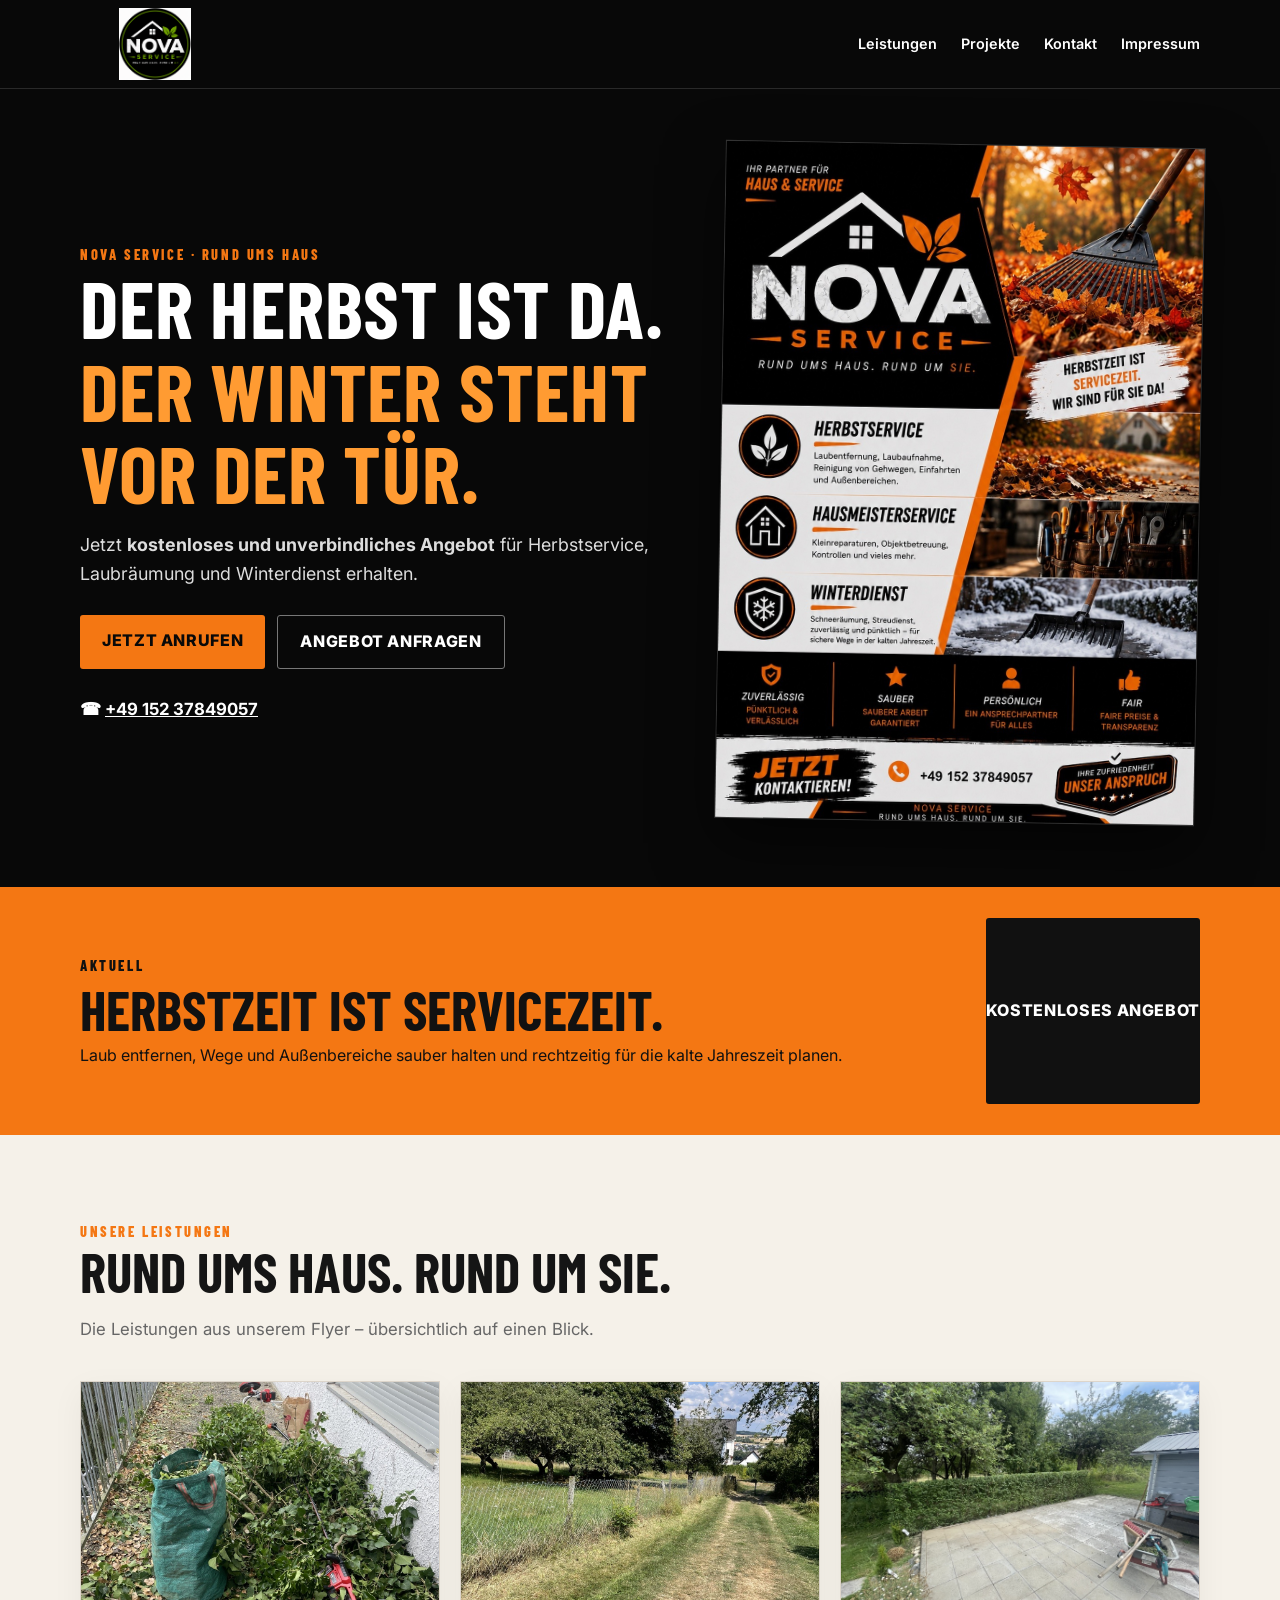
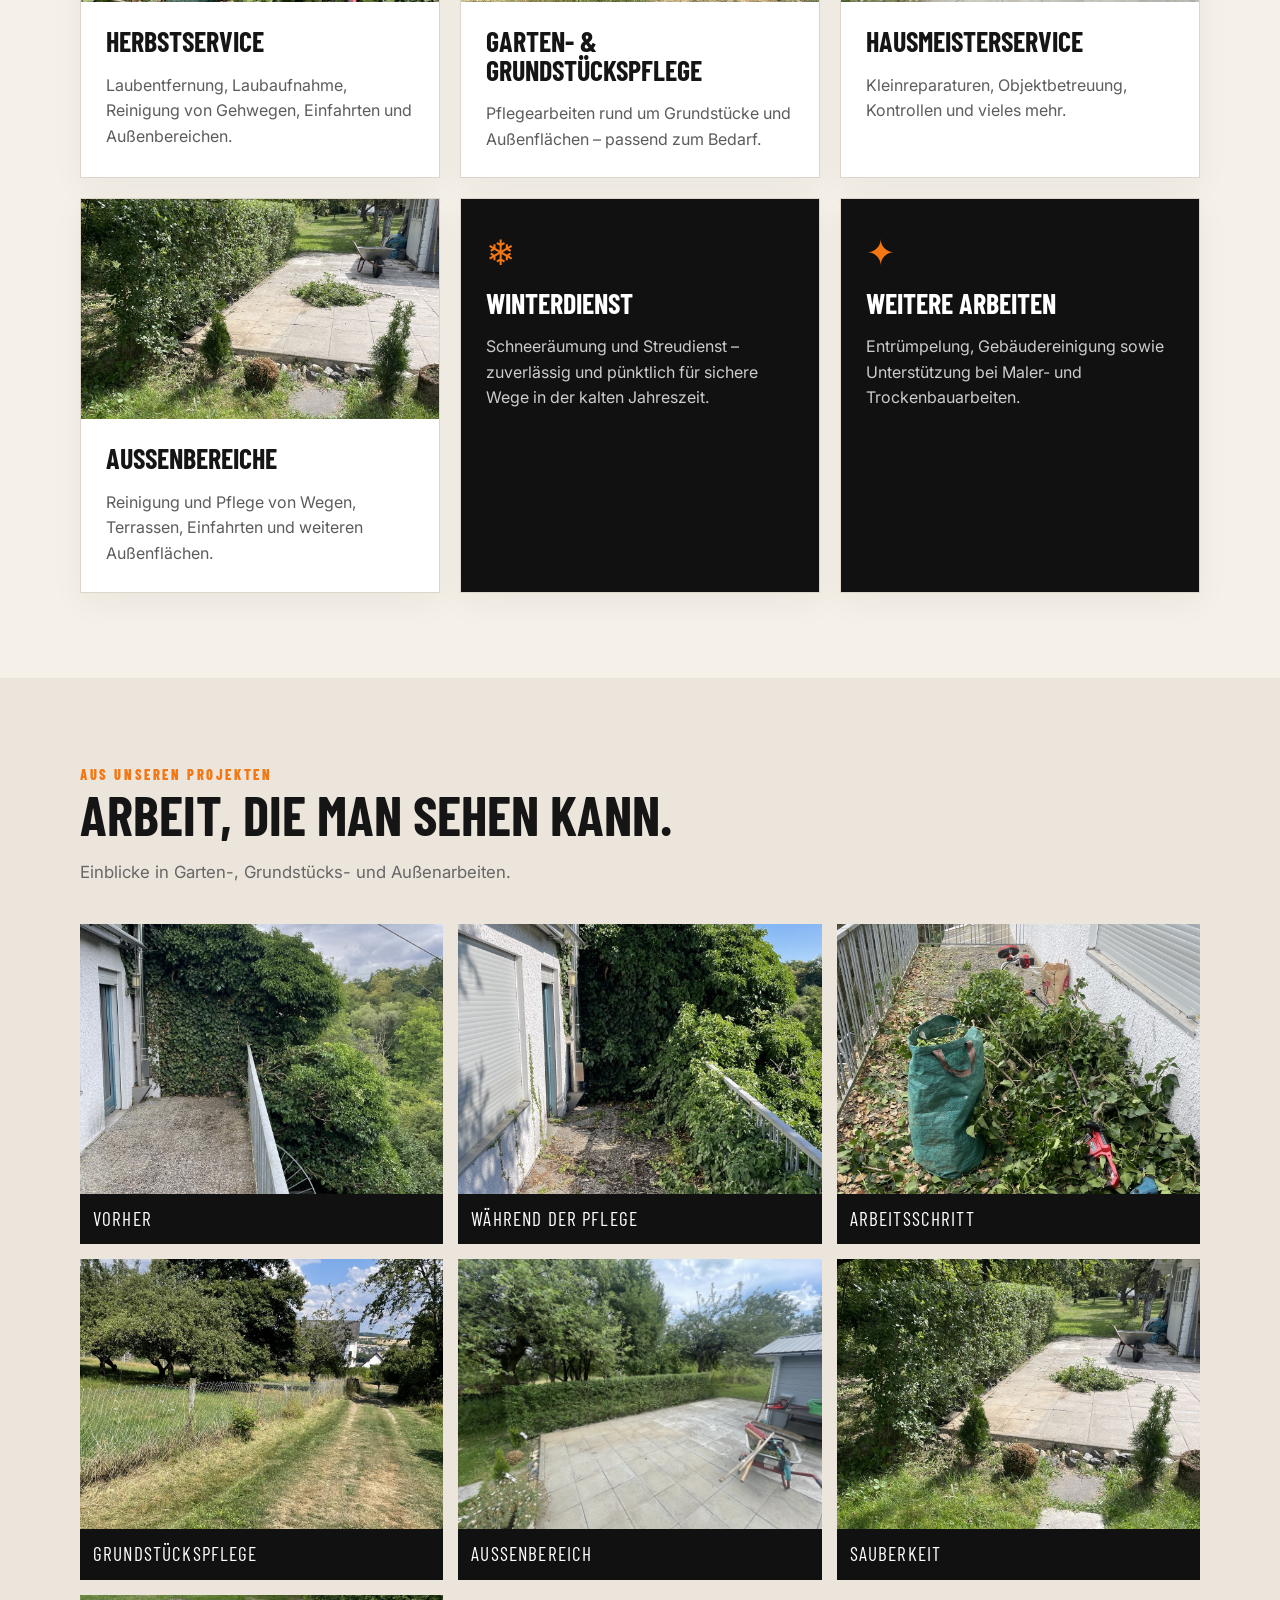
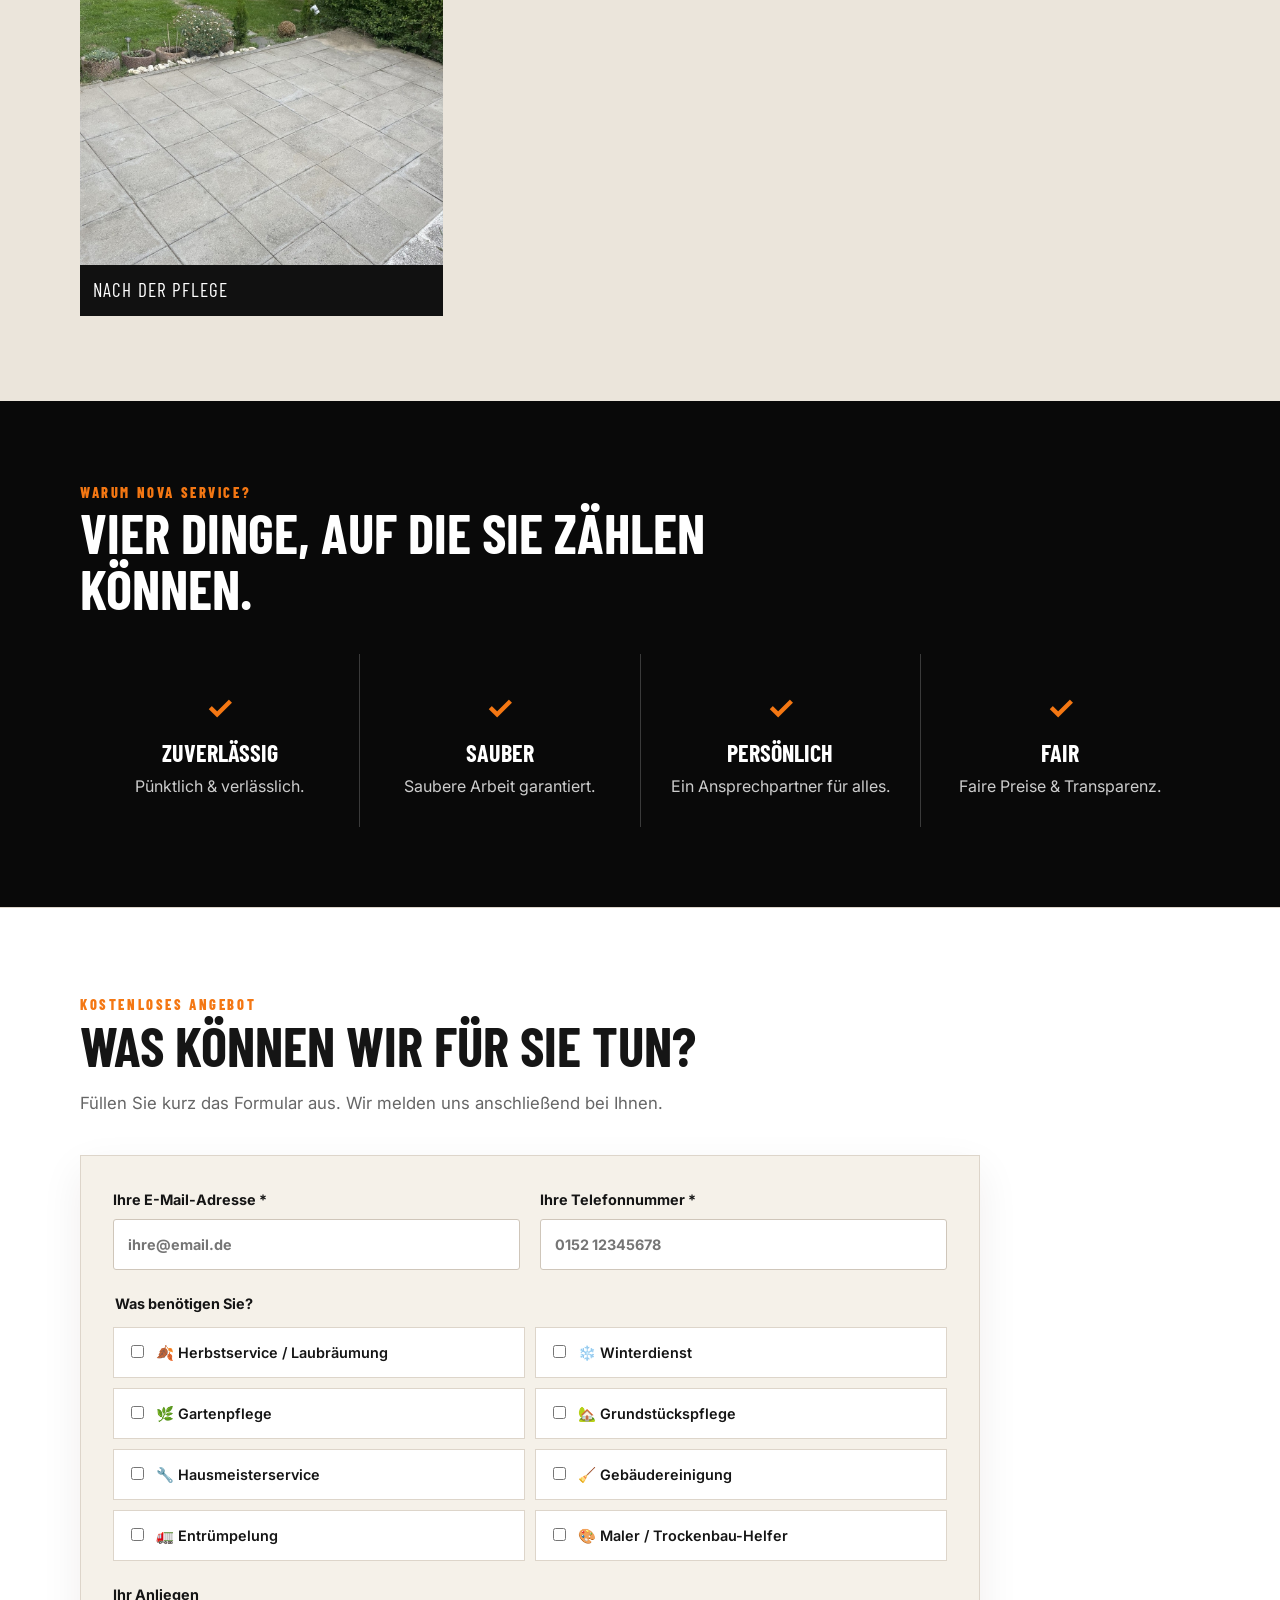
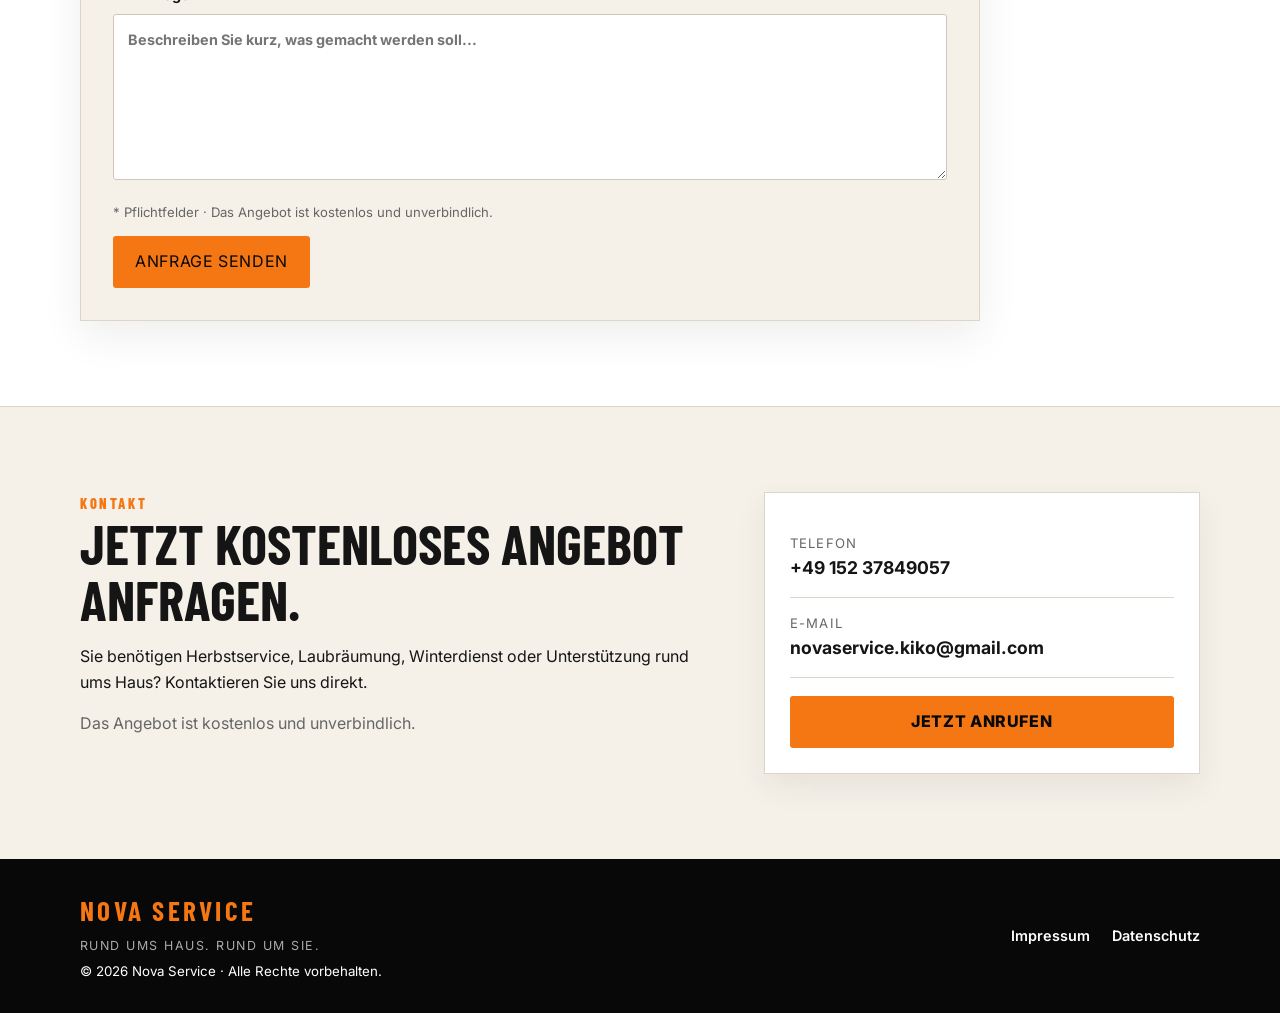
==== commit 7268e355: "Add files via upload" ====
--- a/index.html
+++ b/index.html
@@ -25,7 +25,6 @@
   <div class="wrap hero-grid">
     <div>
       <div class="kicker">NOVA SERVICE · RUND UMS HAUS</div>
-      <p class="region-line">Ihr Service für den Einrich und Umgebung.</p>
       <h1>Der Herbst ist da.<br><em>Der Winter steht vor der Tür.</em></h1>
       <p class="hero-text">Jetzt <strong>kostenloses und unverbindliches Angebot</strong> für Herbstservice, Laubräumung und Winterdienst erhalten.</p>
       <div class="buttons">
@@ -93,8 +92,8 @@
       <p>Einblicke in Garten-, Grundstücks- und Außenarbeiten.</p>
     </div>
     <div class="gallery">
-      <figure><img src="assets/projekt-1.jpg" alt="Gepflegter Außenbereich nach der Pflege"><figcaption>Nachher</figcaption></figure>
-      <figure><img src="assets/projekt-3.jpg" alt="Ausgangszustand eines bewachsenen Außenbereichs"><figcaption>Vorher</figcaption></figure>
+      <figure><img src="assets/projekt-1.jpg" alt="Ausgangszustand eines bewachsenen Außenbereichs"><figcaption>Vorher</figcaption></figure>
+      <figure><img src="assets/projekt-3.jpg" alt="Außenbereich während der Pflege"><figcaption>Während der Pflege</figcaption></figure>
       <figure><img src="assets/projekt-2.jpg" alt="Arbeiten an Hecke und Außenbereich"><figcaption>Arbeitsschritt</figcaption></figure>
       <figure><img src="assets/projekt-4.jpg" alt="Grundstückspflege"><figcaption>Grundstückspflege</figcaption></figure>
       <figure><img src="assets/projekt-5.jpg" alt="Terrasse und Gartenbereich"><figcaption>Außenbereich</figcaption></figure>
@@ -185,7 +184,7 @@
 
 <footer>
   <div class="wrap footer">
-    <div><strong>NOVA SERVICE</strong><br><span>RUND UMS HAUS. RUND UM SIE.</span></div>
+    <div><strong>NOVA SERVICE</strong><br><span>RUND UMS HAUS. RUND UM SIE.</span><br><small>© 2026 Nova Service · Alle Rechte vorbehalten.</small></div>
     <div class="footer-links"><a href="impressum.html">Impressum</a><a href="datenschutz.html">Datenschutz</a></div>
   </div>
 </footer>
